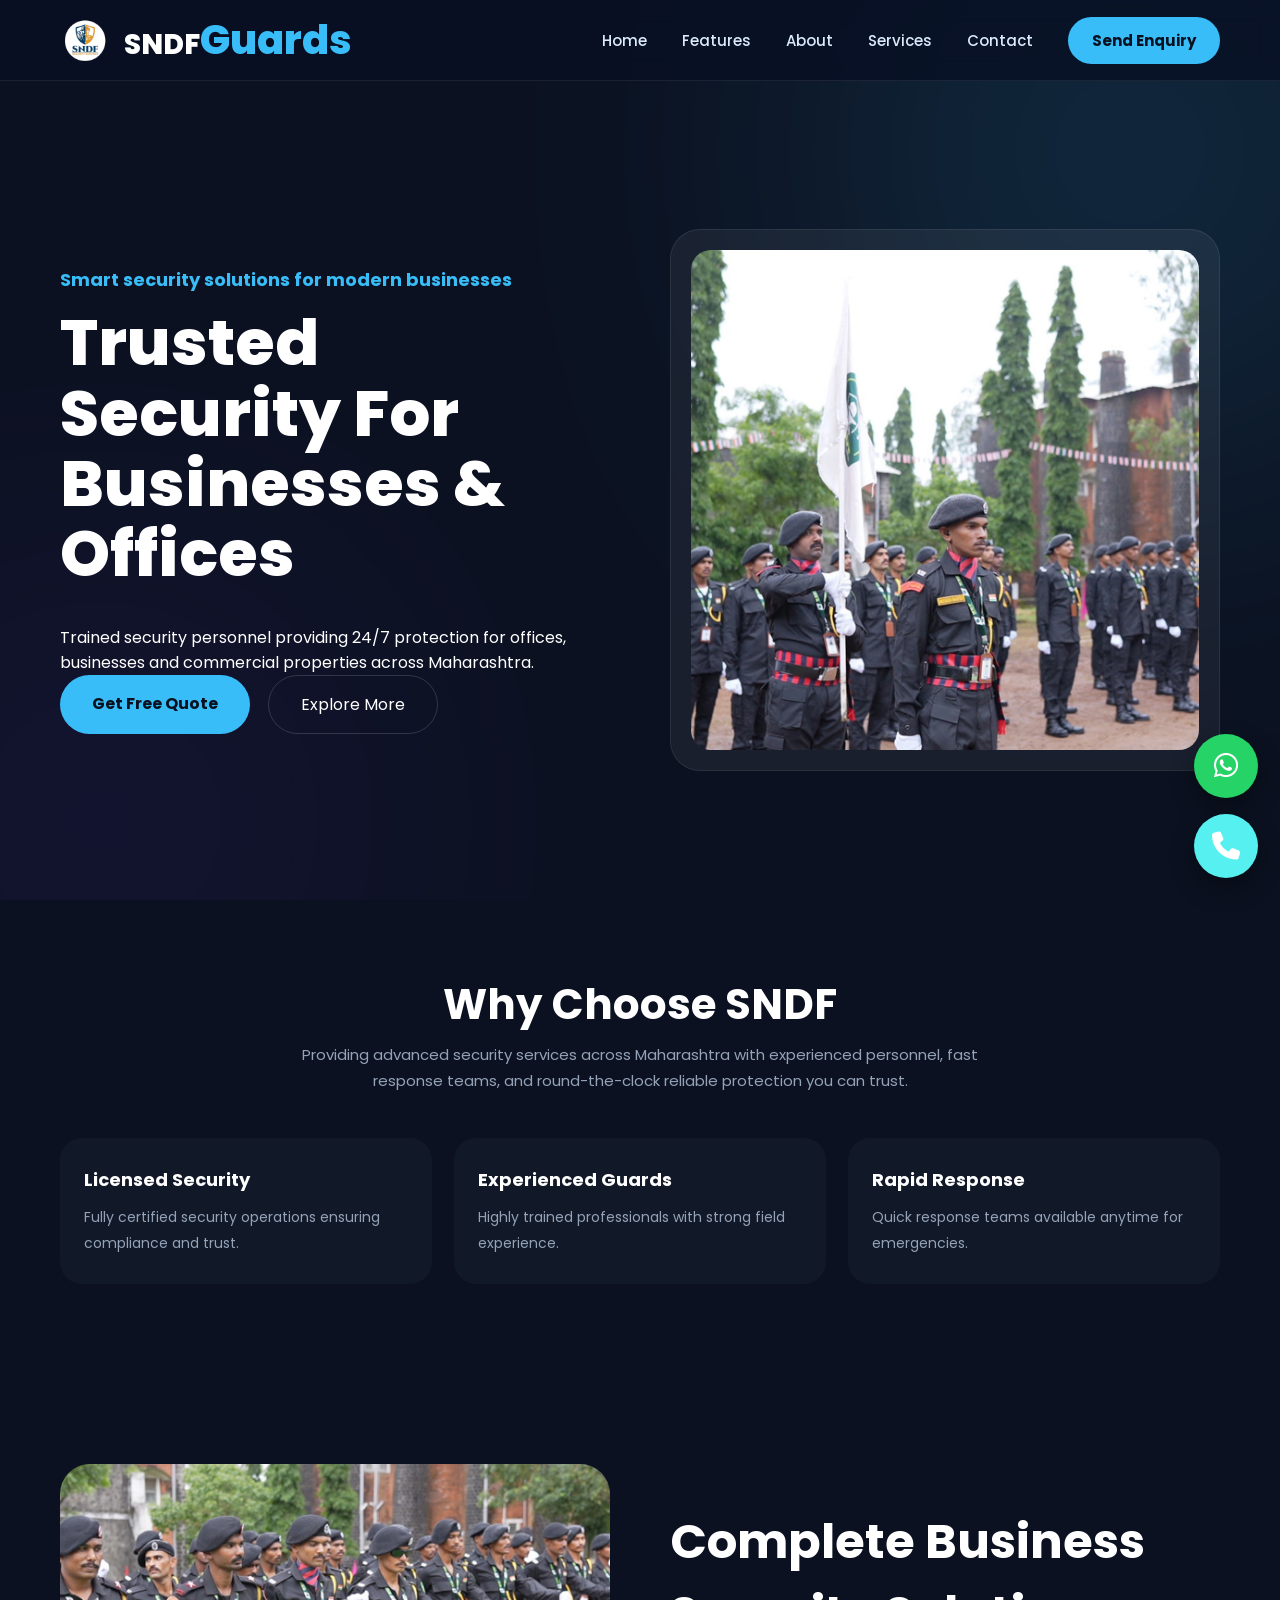
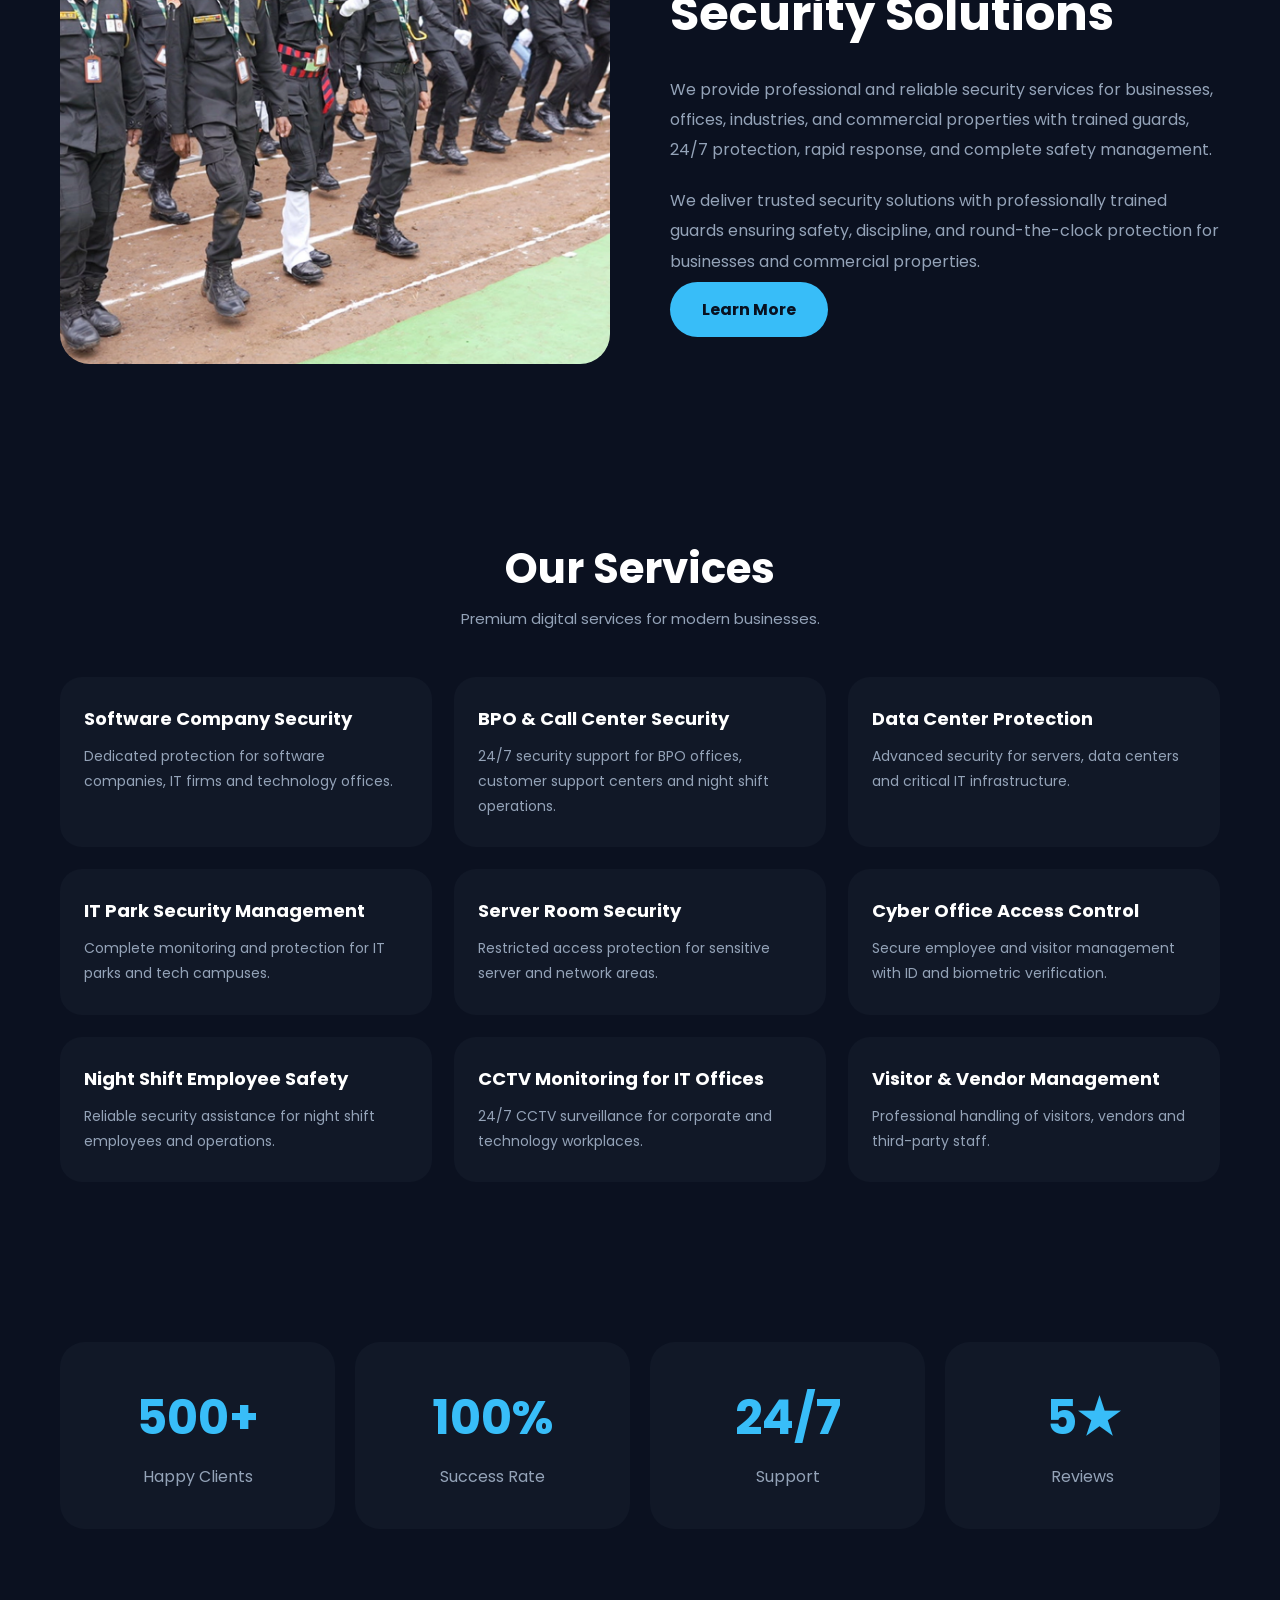
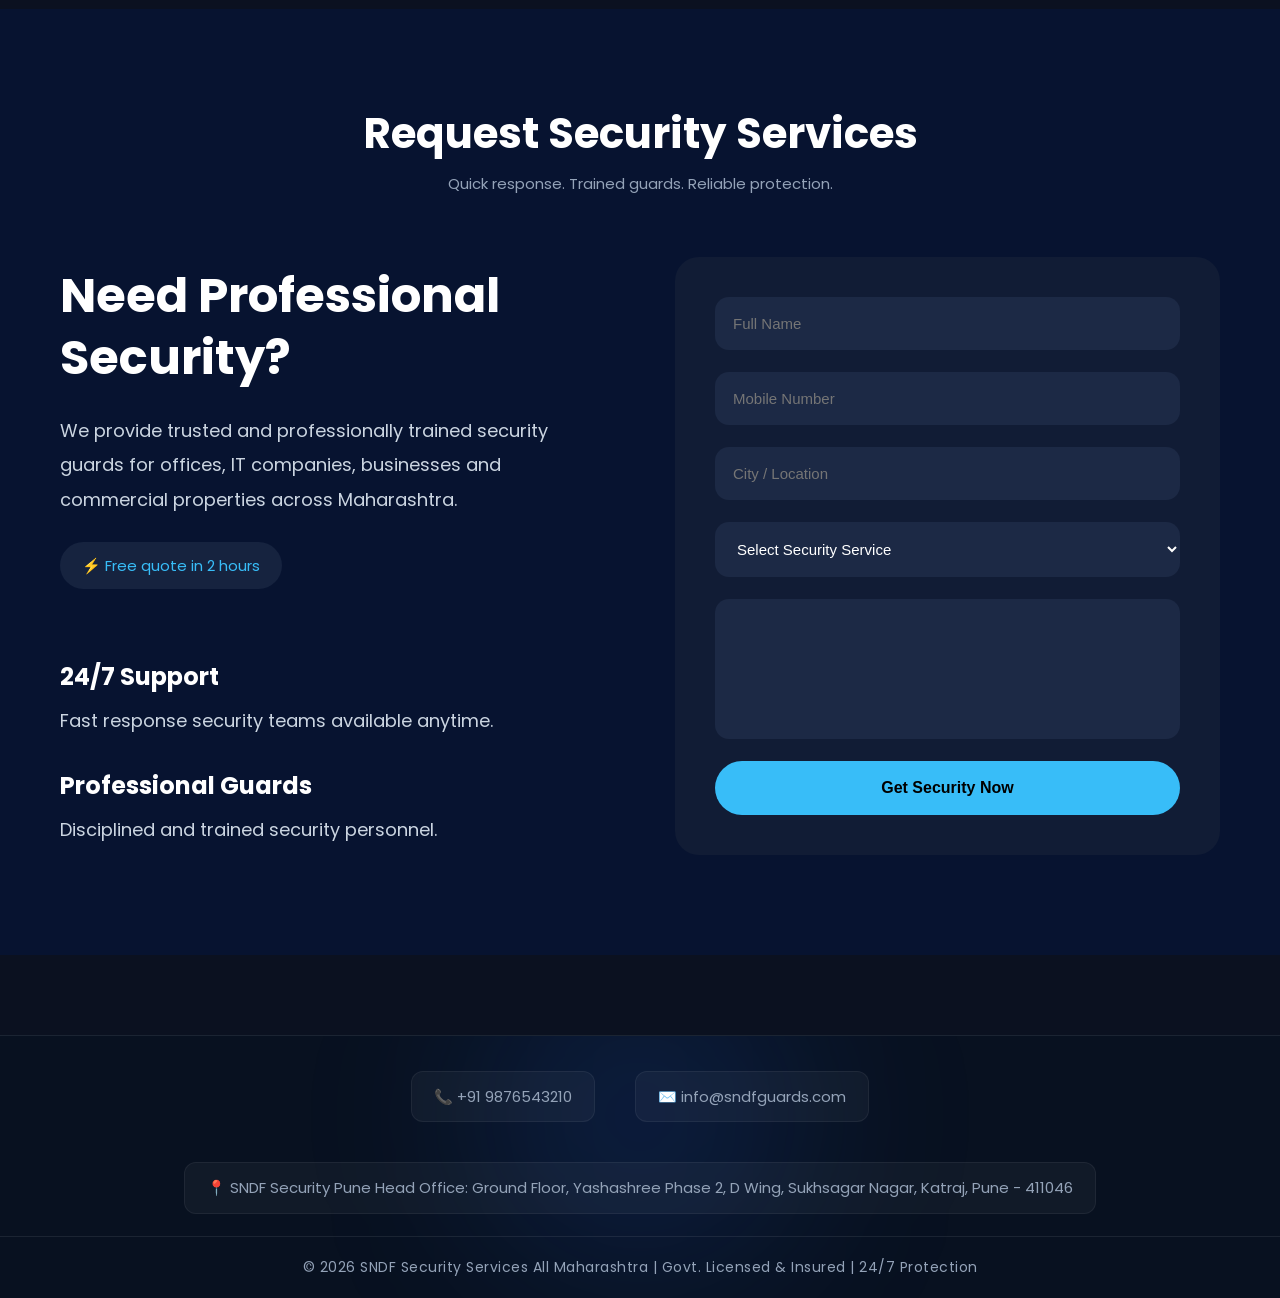
==== index.html @ 3247875a "Initial commit" ====
<!DOCTYPE html>
<html lang="en">
<head>

  <meta charset="UTF-8">
  <meta name="viewport" content="width=device-width, initial-scale=1.0">

  <title>Modern Landing Page</title>

  <!-- GOOGLE FONT -->

  <link rel="preconnect" href="https://fonts.googleapis.com">
  <link rel="preconnect" href="https://fonts.gstatic.com" crossorigin>

  <link href="https://fonts.googleapis.com/css2?family=Poppins:wght@300;400;500;600;700;800&display=swap" rel="stylesheet">

  <!-- CSS -->

  <link rel="stylesheet" href="style.css">
  
  

</head>

<body>

  <!-- NAVBAR -->

  <nav class="navbar">

  <div class="container nav-wrapper">

    <!-- LOGO -->

    <a href="#home" class="logo">

      <img src="images/Final_SNDF Logo 2.png" alt="SNDF Logo">

      <h2>
        SNDF<span>Guards</span>
      </h2>

    </a>

    <!-- NAV LINKS -->

    <div class="nav-links" id="navLinks">

      <a href="#home">Home</a>
      <a href="#features">Features</a>
      <a href="#about">About</a>
      <a href="#services">Services</a>
      <a href="#contact">Contact</a>

      <a href="#contact" class="nav-btn">
Send Enquiry
      </a>

    </div>

    

  </div>










</nav>

  <!-- HERO -->

  <section class="hero" id="home">

    <div class="container hero-wrapper">

      <div class="hero-content">

        <h4>Smart security solutions for modern businesses</h4>

        <h1>
             Trusted Security For Businesses & Offices
        </h1>

        <p>
         
        </p>
 Trained security personnel providing 24/7 protection for offices,
  businesses and commercial properties across Maharashtra.
        <div class="hero-btns">

          <a href="#contact" class="primary-btn">
            Get Free Quote
          </a>

          <a href="#services" class="secondary-btn">
            Explore More
          </a>

        </div>

      </div>

      <div class="hero-image">

        <div class="hero-card">

          <img src="images/guard6.webp" alt="">

        </div>

      </div>

    </div>

  </section>

  <!-- FEATURES -->

  <section class="features" id="features">

    <div class="container">

      <div class="section-title">

        <h2>Why Choose SNDF</h2>

        <p>
          Providing advanced security services across Maharashtra with experienced personnel, fast response teams, and round-the-clock reliable protection you can trust.
        </p>

      </div>

      <div class="feature-grid">

        <div class="feature-card">

          <div class="feature-icon">
            
          </div>

          <h3>Licensed Security
</h3>

          <p>
            Fully certified security operations ensuring compliance and trust.


          </p>

        </div>

        <div class="feature-card">

          <div class="feature-icon">
            
          </div>

          <h3>Experienced Guards</h3>

          <p>
            Highly trained professionals with strong field experience.
          </p>

        </div>

        <div class="feature-card">

          <div class="feature-icon">
            
          </div>

          <h3>Rapid Response</h3>

          <p>
           Quick response teams available anytime for emergencies.
          </p>

        </div>

      </div>

    </div>

  </section>

  <!-- ABOUT -->

  <section class="about" id="about">

    <div class="container about-wrapper">

      <div class="about-image">

        <img src="images/guard5.webp" alt="">

      </div>

      <div class="about-content">

        <h2>
            Complete Business Security Solutions
        </h2>

        <p>
          We provide professional and reliable security services for businesses, offices, industries, and commercial properties with trained guards, 24/7 protection, rapid response, and complete safety management.
        </p>

        <p>
          We deliver trusted security solutions with professionally trained guards ensuring safety, discipline, and round-the-clock protection for businesses and commercial properties.
        </p>

        <a href="#contact" class="primary-btn">
          Learn More
        </a>

      </div>

    </div>

  </section>

  <!-- SERVICES -->

  <section class="features" id="services">

    <div class="container">

      <div class="section-title">

        <h2>Our Services</h2>

        <p>
          Premium digital services for modern businesses.
        </p>

      </div>

      <div class="feature-grid">

        <div class="feature-card">

          <div class="feature-icon">
            
          </div>

          <h3>Software Company Security</h3>

          <p>
          Dedicated protection for software companies, IT firms and technology offices.
          </p>

        </div>

        <div class="feature-card">

          <div class="feature-icon">
            
          </div>

          <h3>BPO & Call Center Security</h3>

          <p>
           24/7 security support for BPO offices, customer support centers and night shift operations.
          </p>

        </div>
        <div class="feature-card">

          <div class="feature-icon">
            
          </div>

          <h3>Data Center Protection</h3>

          <p>
            Advanced security for servers, data centers and critical IT infrastructure.
          </p>

        </div>
        <div class="feature-card">

          <div class="feature-icon">
            
          </div>

          <h3>IT Park Security Management</h3>

          <p>
            Complete monitoring and protection for IT parks and tech campuses.
          </p>

        </div>
        <div class="feature-card">

          <div class="feature-icon">
            
          </div>

          <h3>Server Room Security</h3>

          <p>
            Restricted access protection for sensitive server and network areas.
          </p>

        </div>
        <div class="feature-card">

          <div class="feature-icon">
            
          </div>

          <h3>Cyber Office Access Control</h3>

          <p>
            Secure employee and visitor management with ID and biometric verification.


          </p>

        </div>
        <div class="feature-card">

          <div class="feature-icon">
            
          </div>

          <h3>Night Shift Employee Safety</h3>

          <p>
            Reliable security assistance for night shift employees and operations.


          </p>

        </div>
        <div class="feature-card">

          <div class="feature-icon">
            
          </div>

          <h3>CCTV Monitoring for IT Offices</h3>

          <p>
            24/7 CCTV surveillance for corporate and technology workplaces.
          </p>

        </div>

        <div class="feature-card">

          <div class="feature-icon">
            
          </div>

          <h3>Visitor & Vendor Management</h3>

          <p>
            Professional handling of visitors, vendors and third-party staff.
          </p>

        </div>

      </div>

    </div>

  </section>

  <!-- STATS -->

  <section class="stats">

    <div class="container">

      <div class="stats-wrapper">

        <div class="stat-box">
          <h3>500+</h3>
          <p>Happy Clients</p>
        </div>

        <div class="stat-box">
          <h3>100%</h3>
          <p>Success Rate</p>
        </div>

        <div class="stat-box">
          <h3>24/7</h3>
          <p>Support</p>
        </div>

        <div class="stat-box">
          <h3>5★</h3>
          <p>Reviews</p>
        </div>

      </div>

    </div>

  </section>

  <!-- CONTACT -->

 <!-- CONTACT -->

<section class="contact" id="contact">

  <div class="container">

    <div class="section-title">

      <h2>Request Security Services</h2>

      <p>
        Quick response. Trained guards. Reliable protection.
      </p>

    </div>

    <div class="contact-wrapper">

      <!-- LEFT INFO -->

      <div class="contact-info">

        <h3>Need Professional Security?</h3>

        <p>
          We provide trusted and professionally trained security guards for offices, IT companies, businesses and commercial properties across Maharashtra.
        </p>

        <div class="contact-tag">
          ⚡ Free quote in 2 hours
        </div>

        <div class="info-box">
          <strong>24/7 Support</strong>
          <p>Fast response security teams available anytime.</p>
        </div>

        <div class="info-box">
          <strong>Professional Guards</strong>
          <p>Disciplined and trained security personnel.</p>
        </div>

      </div>




      
      <!-- FORM -->

     <form 
  class="contact-form" 
  id="contactForm"
  action="https://formsubmit.co/YOURMAIL@gmail.com"
  method="POST"
>

  <!-- Disable Captcha -->
  <input type="hidden" name="_captcha" value="false">

  <!-- Email Subject -->
  <input type="hidden" name="_subject" value="New Security Enquiry">

  <!-- Redirect After Submit -->
  <input type="hidden" name="_next" value="thankyou.html">

  <!-- NAME -->
  <input 
    type="text"
    id="name"
    name="name"
    placeholder="Full Name"
    required
  >

  <!-- MOBILE -->
  <input 
    type="text"
    id="mobile"
    name="mobile"
    placeholder="Mobile Number"
    maxlength="10"
    required
  >

  <!-- CITY -->
  <input 
    type="text"
    id="city"
    name="city"
    placeholder="City / Location"
    required
  >

  <!-- SERVICE -->
  <select id="service" name="service" required>

    <option value="">Select Security Service</option>

    <option>Office Security</option>
    <option>IT Company Security</option>
    <option>BPO Security</option>
    <option>Industrial Security</option>
    <option>Event Security</option>

  </select>

  <!-- OPTIONAL -->
  <textarea
    id="requirements"
    name="requirements"
    rows="5"
    placeholder="Your Requirements (Optional)">
  </textarea>

  <button type="submit" class="primary-btn">
    Get Security Now
  </button>

</form>
      </div>

  </div>

</section>

<!-- FOOTER -->

<footer class="main-footer">

  <div class="footer-content">


    <p>📞 +91 9876543210</p>

    <p>✉️ info@sndfguards.com</p>
        <p>📍 SNDF Security Pune Head Office: Ground Floor, Yashashree Phase 2, D Wing, Sukhsagar Nagar, Katraj, Pune - 411046</p>


  </div>

  <div class="footer-bottom">
   © 2026 SNDF Security Services All Maharashtra | Govt. Licensed & Insured | 24/7 Protection
  </div>

</footer>

  <!-- JS -->

  <script src="script.js"></script>


  <!-- RIGHT SIDE CTA -->

<div class="fixed-cta">

  <!-- WhatsApp -->

  <a href="https://wa.me/919999999999"
     target="_blank"
     class="fixed-whatsapp">

    <i class="fa-brands fa-whatsapp"></i>

  </a>

  <!-- Call -->

  <a href="tel:+919999999999"
     class="fixed-call">

    <i class="fa-solid fa-phone"></i>

  </a>

</div>

<!-- FONT AWESOME -->

<link rel="stylesheet"
href="https://cdnjs.cloudflare.com/ajax/libs/font-awesome/6.5.1/css/all.min.css">




<script>

const form = document.getElementById("contactForm");

const nameInput = document.getElementById("name");
const mobileInput = document.getElementById("mobile");


// NAME VALIDATION

nameInput.addEventListener("input", function(){

  this.value = this.value.replace(/[^A-Za-z\s]/g, "");

});


// MOBILE VALIDATION

mobileInput.addEventListener("input", function(){

  this.value = this.value.replace(/[^0-9]/g, "");

  if(this.value.length > 10){

    this.value = this.value.slice(0,10);

  }

});


// FORM SUBMIT

form.addEventListener("submit", function(e){

  const name = nameInput.value.trim();
  const mobile = mobileInput.value.trim();

  // NAME CHECK

  if(!/^[A-Za-z\s]+$/.test(name)){

    alert("Name should contain only letters");
    e.preventDefault();
    return;

  }

  // MOBILE CHECK

  if(!/^[0-9]{10}$/.test(mobile)){

    alert("Mobile number must be 10 digits");
    e.preventDefault();
    return;

  }

});

</script>






</body>
</html>
---- style.css ----
*{
  margin:0;
  padding:0;
  box-sizing:border-box;
}

html{
  scroll-behavior:smooth;
}

body{
  font-family:'Poppins',sans-serif;
  background:#0b1120;
  color:#fff;
  overflow-x:hidden;
}

img{
  width:100%;
  display:block;
}

a{
  text-decoration:none;
}

.container{
  width:100%;
  max-width:1200px;
  margin:auto;
  padding:0 20px;
}

/* NAVBAR */

.navbar{
  width:100%;
  position:fixed;
  top:0;
  left:0;
  z-index:999;
  background:rgba(8,15,35,0.8);
  backdrop-filter:blur(12px);
  border-bottom:1px solid rgba(255,255,255,0.08);
}

.nav-wrapper{
  height:80px;
  display:flex;
  align-items:center;
  justify-content:space-between;
}

.logo{
  font-size:30px;
  font-weight:800;
  
}

.logo span{
  color:#38bdf8;
  font-size: 40px;
}

.nav-links{
  display:flex;
  gap:35px;
  align-items:center;
}

.nav-links a{
  color:#dbeafe;
  font-size:15px;
  transition:0.3s;
  font-weight:500;
}

.nav-links a:hover{
  color:#38bdf8;
}

.nav-btn{
  background:#38bdf8;
  color:#081120 !important;
  padding:12px 24px;
  border-radius:50px;
  font-weight:700 !important;
}

.menu-btn{
  display:none;
  font-size:32px;
  cursor:pointer;
}

/* HERO */

.hero{
  min-height:100vh;
  display:flex;
  align-items:center;
  position:relative;
  overflow:hidden;
  padding-top:100px;
}

.hero::before{
  content:"";
  position:absolute;
  width:500px;
  height:500px;
  background:#38bdf8;
  filter:blur(180px);
  opacity:0.25;
  top:-100px;
  right:-100px;
  border-radius:50%;
}

.hero::after{
  content:"";
  position:absolute;
  width:400px;
  height:400px;
  background:#7c3aed;
  filter:blur(180px);
  opacity:0.2;
  bottom:-120px;
  left:-100px;
  border-radius:50%;
}

.hero-wrapper{
  display:grid;
  grid-template-columns:1fr 1fr;
  gap:60px;
  align-items:center;
  position:relative;
  z-index:2;
}

.hero-content h4{
  color:#38bdf8;
  margin-bottom:15px;
  font-size:18px;
}

.hero-content h1{
  font-size:64px;
  line-height:1.1;
  margin-bottom:25px;
  font-weight:800;
}

.hero-content p{
  color:#cbd5e1;
  font-size:17px;
  line-height:1.8;
  margin-bottom:35px;
}

.hero-btns{
  display:flex;
  gap:18px;
  flex-wrap:wrap;
}

.primary-btn{
  background:#38bdf8;
  color:#081120;
  padding:16px 32px;
  border-radius:60px;
  font-weight:700;
  transition:0.3s;
}

.primary-btn:hover{
  transform:translateY(-3px);
}

.secondary-btn{
  border:1px solid rgba(255,255,255,0.15);
  color:#fff;
  padding:16px 32px;
  border-radius:60px;
}

.hero-card{
  background:rgba(255,255,255,0.06);
  border:1px solid rgba(255,255,255,0.08);
  border-radius:30px;
  padding:20px;
}

.hero-card img{
  border-radius:20px;
  height:500px;
  object-fit:cover;
}

/* FEATURES */

.features{
  padding:100px 0;
}

.section-title{
  text-align:center;
  margin-bottom:70px;
}

.section-title h2{
  font-size:44px;
  margin-bottom:15px;
}

.section-title p{
  color:#94a3b8;
  max-width:700px;
  margin:auto;
}

.feature-grid{
  display:grid;
  grid-template-columns:repeat(3,1fr);
  gap:25px;
}

.feature-card{
  background:#111827;
  padding:35px;
  border-radius:25px;
  transition:0.3s;
}

.feature-card:hover{
  transform:translateY(-10px);
}


.feature-card h3{
  margin-bottom:15px;
  font-size:24px;
}

.feature-card p{
  color:#94a3b8;
  line-height:1.8;
}

/* ABOUT */

.about{
  padding:100px 0;
}

.about-wrapper{
  display:grid;
  grid-template-columns:1fr 1fr;
  gap:60px;
  align-items:center;
}

.about-image img{
  border-radius:30px;
  height:500px;
  object-fit:cover;
}

.about-content h2{
  font-size:48px;
  margin-bottom:25px;
}

.about-content p{
  color:#94a3b8;
  line-height:1.9;
  margin-bottom:20px;
}

/* STATS */

.stats{
  padding:80px 0;
}

.stats-wrapper{
  display:grid;
  grid-template-columns:repeat(4,1fr);
  gap:20px;
}

.stat-box{
  background:#111827;
  padding:40px 25px;
  border-radius:25px;
  text-align:center;
}

.stat-box h3{
  font-size:48px;
  color:#38bdf8;
  margin-bottom:10px;
}

.stat-box p{
  color:#94a3b8;
}

/* CTA */

.cta{
  padding:100px 0;
}

.cta-box{
  background:linear-gradient(135deg,#0ea5e9,#7c3aed);
  padding:70px 40px;
  border-radius:35px;
  text-align:center;
}

.cta-box h2{
  font-size:52px;
  margin-bottom:20px;
}

.cta-box p{
  max-width:700px;
  margin:auto;
  line-height:1.8;
  margin-bottom:35px;
}



/* RESPONSIVE */

@media(max-width:992px){

  .hero-wrapper,
  .about-wrapper{
    grid-template-columns:1fr;
  }

  .hero-content{
    text-align:center;
  }

  .hero-btns{
    justify-content:center;
  }

  .feature-grid{
    grid-template-columns:repeat(2,1fr);
  }

  .stats-wrapper{
    grid-template-columns:repeat(2,1fr);
  }

  .hero-content h1{
    font-size:52px;
  }

}

@media(max-width:768px){

  .menu-btn{
    display:block;
  }

  .nav-links{
    position:absolute;
    top:80px;
    left:0;
    width:100%;
    background:#081120;
    flex-direction:column;
    padding:30px 0;
    display:none;
  }

  .nav-links.active{
    display:flex;
  }

  .feature-grid{
    grid-template-columns:1fr;
  }

  .stats-wrapper{
    grid-template-columns:1fr;
  }

  .hero-content h1{
    font-size:42px;
  }

  .section-title h2,
  .about-content h2,
  .cta-box h2{
    font-size:34px;
  }

}

@media(max-width:480px){

  .hero-content h1{
    font-size:34px;
  }

  .hero-content p{
    font-size:15px;
  }

  .primary-btn,
  .secondary-btn{
    width:100%;
    text-align:center;
  }

  .cta-box{
    padding:50px 20px;
  }

  .cta-box h2{
    font-size:28px;
  }

}

/* logo */
/* LOGO */

.logo{
  display:flex;
  align-items:center;
  gap:12px;
}

.logo img{
  width:52px;
  height:52px;
  object-fit:contain;
}

.logo h2{
  color:#fff;
  font-size:28px;
  font-weight:800;
  margin:0;
}

.logo span{
  color:#38bdf8;
}

@media(max-width:480px){

  .logo img{
    width:42px;
    height:42px;
  }

  .logo h2{
    font-size:22px;
  }

}

/* CONTACT */

.contact{
  padding: 100px 0;
  background: #0f172a;
}

.contact-wrapper{
  display: grid;
  grid-template-columns: 1fr 1fr;
  gap: 50px;
  margin-top: 50px;
  align-items: center;
}

.contact-info h3{
  font-size: 34px;
  color: #fff;
  margin-bottom: 20px;
}

.contact-info p{
  color: #cbd5e1;
  line-height: 1.8;
}

.contact-tag{
  display: inline-block;
  margin-top: 20px;
  margin-bottom: 30px;
  padding: 10px 18px;
  border-radius: 30px;
  background: #1e293b;
  color: #38bdf8;
  font-size: 14px;
}

.info-box{
  margin-top: 25px;
}

.info-box strong{
  color: #fff;
  display: block;
  margin-bottom: 8px;
}

.contact-form{
  display: flex;
  flex-direction: column;
  gap: 20px;
  background: #111827;
  padding: 40px;
  border-radius: 20px;
}

.contact-form input,
.contact-form select,
.contact-form textarea{
  width: 100%;
  padding: 16px;
  border: none;
  outline: none;
  border-radius: 12px;
  background: #1e293b;
  color: #fff;
  font-size: 15px;
}

.contact-form textarea{
  resize: none;
}

.contact-form button{
  border: none;
  cursor: pointer;
}

@media(max-width:768px){

  .contact-wrapper{
    grid-template-columns: 1fr;
  }

  .contact-form{
    padding: 25px;
  }

}
/* MOBILE RESPONSIVE */

@media (max-width: 768px) {

  .contact{
    padding: 70px 20px;
  }

  .section-title h2{
    font-size: 34px;
    line-height: 1.3;
    text-align: center;
  }

  .section-title p{
    text-align: center;
    font-size: 15px;
    line-height: 1.7;
  }

  .contact-wrapper{
    grid-template-columns: 1fr;
    gap: 40px;
    margin-top: 40px;
  }

  .contact-info{
    text-align: center;
  }

  .contact-info h3{
    font-size: 30px;
    line-height: 1.4;
  }

  .contact-info p{
    font-size: 15px;
    line-height: 1.8;
  }

  .contact-tag{
    margin: 20px auto;
  }

  .info-box{
    margin-top: 20px;
  }

  .contact-form{
    width: 100%;
    padding: 25px 20px;
    border-radius: 18px;
  }

  .contact-form input,
  .contact-form select,
  .contact-form textarea{
    font-size: 14px;
    padding: 15px;
  }

  .contact-form textarea{
    height: 130px;
  }

  .contact-form button{
    width: 100%;
    padding: 15px;
    font-size: 15px;
  }

}
/* CONTACT SECTION */

.contact{
  padding: 100px 20px;
  background: #071330;
}

.contact-wrapper{
  display: grid;
  grid-template-columns: 1fr 1fr;
  gap: 70px;
  align-items: center;
  margin-top: 60px;
}

.contact-info h3{
  font-size: 48px;
  line-height: 1.3;
  color: #fff;
  margin-bottom: 25px;
}

.contact-info p{
  color: #cbd5e1;
  font-size: 18px;
  line-height: 1.9;
}

.contact-tag{
  display: inline-block;
  margin: 25px 0 40px;
  padding: 12px 22px;
  border-radius: 40px;
  background: #16233f;
  color: #38bdf8;
  font-size: 15px;
}

.info-box{
  margin-top: 30px;
}

.info-box strong{
  display: block;
  color: #fff;
  font-size: 24px;
  margin-bottom: 10px;
}

.contact-form{
  background: #111c35;
  padding: 40px;
  border-radius: 24px;
  display: flex;
  flex-direction: column;
  gap: 22px;
  width: 100%;
}

.contact-form input,
.contact-form select,
.contact-form textarea{
  width: 100%;
  padding: 18px;
  border: none;
  outline: none;
  border-radius: 14px;
  background: #1c2945;
  color: #fff;
  font-size: 15px;
}

.contact-form textarea{
  resize: none;
  height: 140px;
}

.contact-form button{
  width: 100%;
  padding: 18px;
  border: none;
  border-radius: 40px;
  background: #38bdf8;
  color: #000;
  font-size: 16px;
  font-weight: 600;
  cursor: pointer;
  transition: 0.3s;
}

.contact-form button:hover{
  transform: translateY(-2px);
}

/* TABLET */

@media (max-width: 992px){

  .contact-wrapper{
    gap: 40px;
  }

  .contact-info h3{
    font-size: 38px;
  }

}

/* MOBILE */

@media (max-width: 768px){

  .contact{
    padding: 70px 20px;
  }

  .contact-wrapper{
    grid-template-columns: 1fr;
    gap: 45px;
  }

  .contact-info{
    text-align: center;
  }

  .contact-info h3{
    font-size: 32px;
  }

  .contact-info p{
    font-size: 15px;
  }

  .contact-tag{
    margin: 20px auto 30px;
  }

  .info-box strong{
    font-size: 20px;
  }

  .contact-form{
    padding: 25px 20px;
  }

  .contact-form input,
  .contact-form select,
  .contact-form textarea{
    padding: 15px;
    font-size: 14px;
  }

  .contact-form button{
    padding: 16px;
    font-size: 15px;
  }

}/* =========================================
   FINAL SERVICES + MOBILE + CTA FIX
========================================= */

/* SERVICES SECTION */

.features{
  padding:80px 0;
}

.section-title{
  text-align:center;
  margin-bottom:45px;
}

.section-title h2{
  font-size:42px;
  line-height:1.2;
  margin-bottom:12px;
}

.section-title p{
  font-size:15px;
  color:#94a3b8;
  line-height:1.7;
}

/* SERVICES GRID */

.feature-grid{
  display:grid;
  grid-template-columns:repeat(3,1fr);
  gap:22px;
}

/* CARD */

.feature-card{
  background:#111827;
  padding:28px 24px;
  border-radius:22px;
  transition:0.3s ease;
}

.feature-card:hover{
  transform:translateY(-5px);
}

/* DESKTOP TEXT FIX */

.feature-card h3{
  font-size:18px; /* reduced */
  line-height:1.5;
  margin-bottom:12px;
  font-weight:700;
}

.feature-card p{
  font-size:14px;
  line-height:1.8;
  color:#94a3b8;
}

/* =========================================
   TABLET
========================================= */

@media(max-width:992px){

  .feature-grid{
    grid-template-columns:repeat(2,1fr);
  }

  .feature-card h3{
    font-size:18px;
  }

}

/* =========================================
   MOBILE FIX
========================================= */

@media(max-width:768px){

  /* reduce section spacing */

  .features,
  .about,
  .stats,
  .contact{
    padding:60px 0 !important;
  }

  .section-title{
    margin-bottom:30px;
  }

  .section-title h2{
    font-size:32px;
  }

  .section-title p{
    font-size:14px;
  }

  /* services cards */

  .feature-grid{
    grid-template-columns:1fr;
    gap:16px;
  }

  .feature-card{
    padding:20px 16px;
    border-radius:18px;
  }

  .feature-card h3{
    font-size:19px;
    line-height:1.4;
    margin-bottom:8px;
  }

  .feature-card p{
    font-size:13px;
    line-height:1.7;
  }

  /* hero spacing */

  .hero{
    min-height:auto;
    padding-top:120px;
    padding-bottom:60px;
  }

  .hero-wrapper{
    gap:35px;
  }

  .hero-content h1{
    font-size:34px;
    line-height:1.2;
  }

  .hero-content p{
    font-size:14px;
  }

  .hero-card img{
    height:320px;
  }

}
/* =================================
   RIGHT SIDE BOTTOM CTA
================================= */

.fixed-cta{
  position: fixed;
  right: 22px;
  bottom: 22px;

  display: flex;
  flex-direction: column;
  gap: 16px;

  z-index: 999999;
}

/* BUTTON */

.fixed-cta a{
  width: 64px;
  height: 64px;

  border-radius: 50%;

  display: flex;
  align-items: center;
  justify-content: center;

  text-decoration: none;

  color: #fff;
  font-size: 28px;

  box-shadow: 0 10px 25px rgba(0,0,0,0.35);

  transition: 0.3s ease;
}

/* HOVER */

.fixed-cta a:hover{
  transform: scale(1.08);
}

/* WHATSAPP */

.fixed-whatsapp{
  background: #25D366;
}

/* CALL */

.fixed-call{
  background: #57f0f0;
}

/* MOBILE */

@media(max-width:768px){

  .fixed-cta{
    right: 14px;
    bottom: 16px;
    gap: 12px;
  }

  .fixed-cta a{
    width: 56px;
    height: 56px;
    font-size: 24px;
  }

}
/* =========================
   FULL WIDTH FOOTER FIX
========================= */

.main-footer{
  width: 100%;
  background: #081120;

  padding: 35px 0 20px;

  margin-top: 80px;

  border-top: 1px solid rgba(255,255,255,0.08);
}

/* REMOVE BOX LOOK */

.main-footer .footer-content{
  width: 100%;

  display: flex;
  justify-content: center;
  align-items: center;
  flex-wrap: wrap;

  gap: 40px;

  padding-bottom: 22px;
}

/* TEXT */

.main-footer .footer-content p{
  color: #94a3b8;
  font-size: 15px;
}

/* BOTTOM */

.main-footer .footer-bottom{
  width: 100%;

  text-align: center;

  padding-top: 20px;

  border-top: 1px solid rgba(255,255,255,0.08);

  color: #94a3b8;
  font-size: 14px;
}

/* MOBILE */

@media(max-width:768px){

  .main-footer .footer-content{
    flex-direction: column;
    gap: 14px;
    text-align: center;
  }

}

/* =========================
   FOOTER FIX
========================= */

footer{
  width: 100%;
  background: linear-gradient(135deg,#081120,#0f172a);

  padding: 45px 20px 20px;

  margin-top: 80px;

  border-top: 1px solid rgba(255,255,255,0.08);

  position: relative;
  overflow: hidden;
}

/* TOP GLOW */

footer::before{
  content: "";

  position: absolute;

  top: -80px;
  left: 50%;

  transform: translateX(-50%);

  width: 320px;
  height: 320px;

  background: rgba(37,99,235,0.15);

  filter: blur(90px);

  border-radius: 50%;
}

/* FOOTER CONTENT */

.footer-content{
  width: 100%;
  max-width: 1200px;

  margin: auto;

  display: flex;
  justify-content: center;
  align-items: center;
  flex-wrap: wrap;

  gap: 35px;

  padding-bottom: 25px;

  position: relative;
  z-index: 2;
}

/* INFO BOX */

.footer-content p{
  color: #cbd5e1;

  font-size: 15px;

  line-height: 1.7;

  background: rgba(255,255,255,0.04);

  padding: 12px 22px;

  border-radius: 12px;

  border: 1px solid rgba(255,255,255,0.06);

  transition: 0.3s ease;
}

/* HOVER */

.footer-content p:hover{
  transform: translateY(-4px);

  background: rgba(255,255,255,0.08);
}

/* COPYRIGHT */

.footer-bottom{
  width: 100%;

  text-align: center;

  padding-top: 22px;

  border-top: 1px solid rgba(255,255,255,0.08);

  color: #94a3b8;

  font-size: 14px;

  letter-spacing: 0.5px;

  position: relative;
  z-index: 2;
}

/* =========================
   TABLET
========================= */

@media(max-width:992px){

  .footer-content{
    gap: 22px;
  }

}

/* =========================
   MOBILE
========================= */

@media(max-width:768px){

  footer{
    padding: 35px 16px 18px;
  }

  .footer-content{
    flex-direction: column;

    gap: 14px;

    text-align: center;
  }

  .footer-content p{
    width: 100%;

    font-size: 14px;

    padding: 12px 16px;
  }

  .footer-bottom{
    font-size: 13px;

    padding-top: 18px;
  }

}
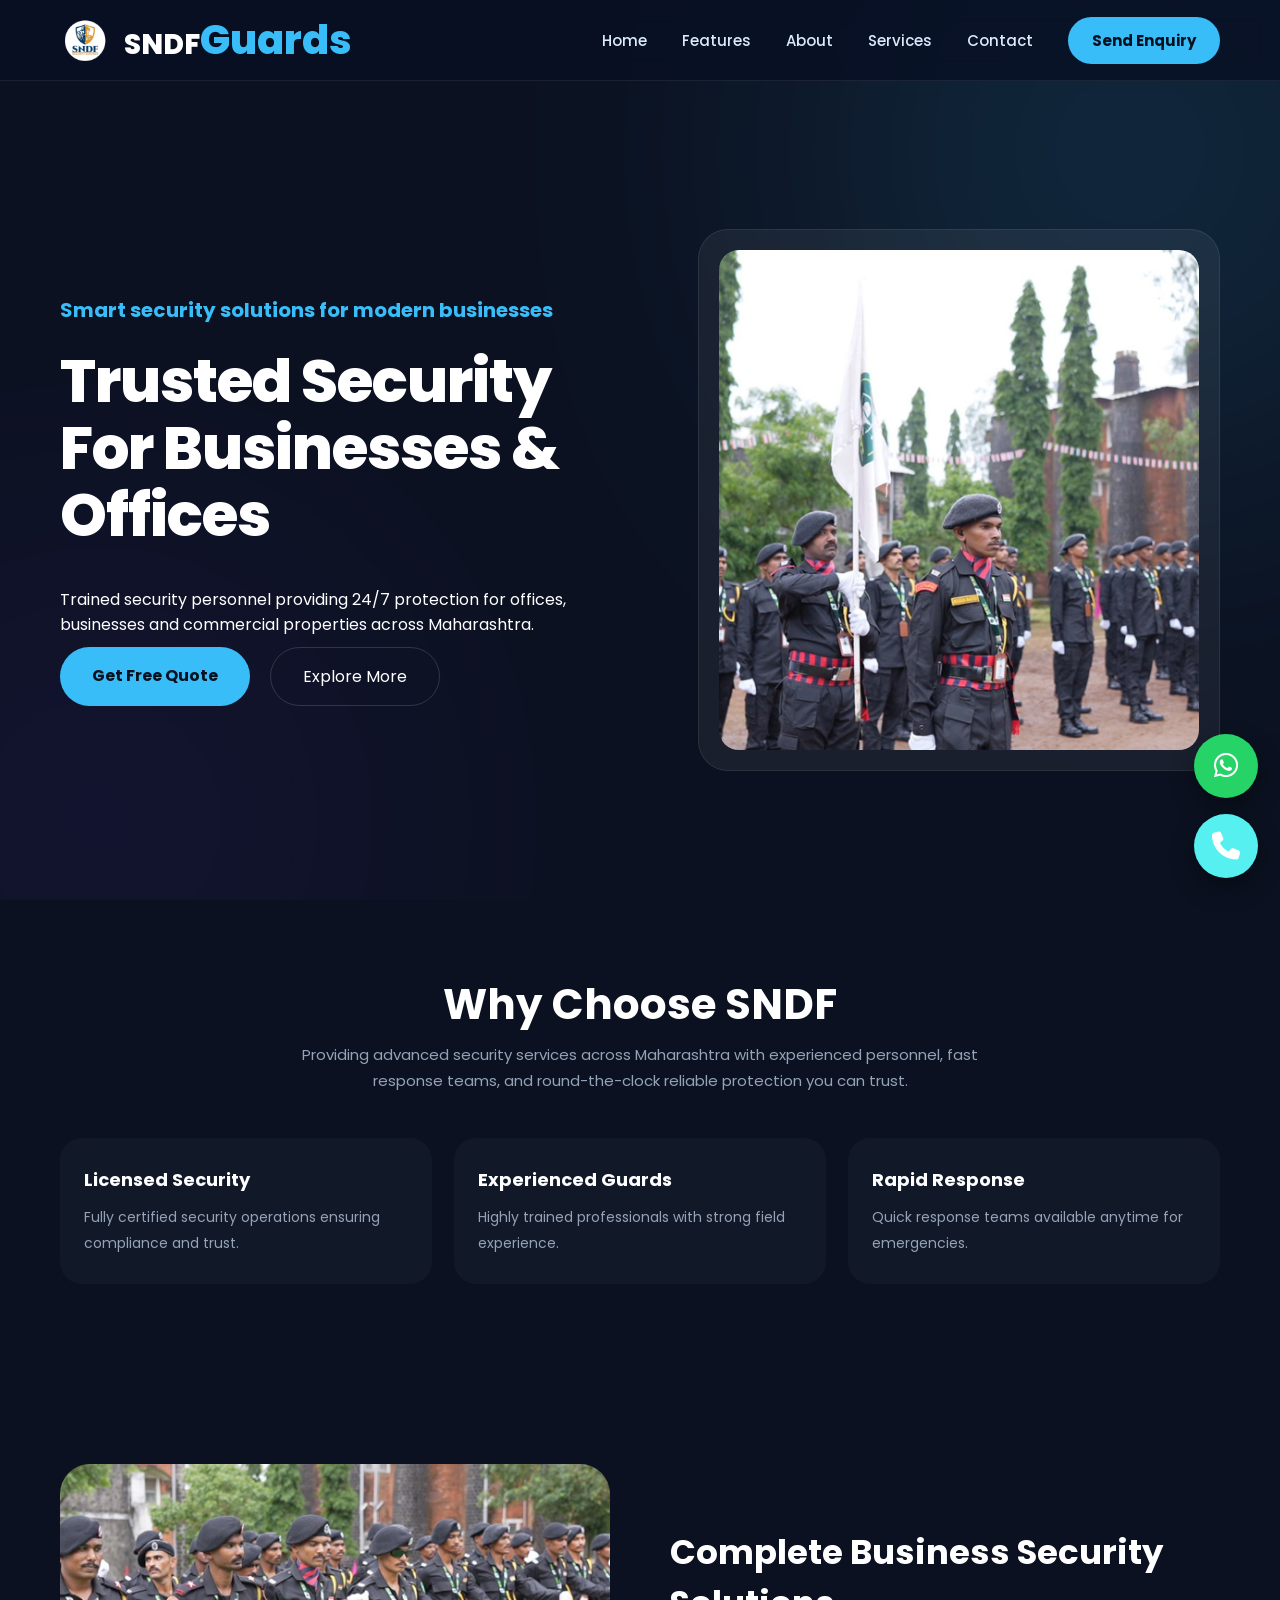
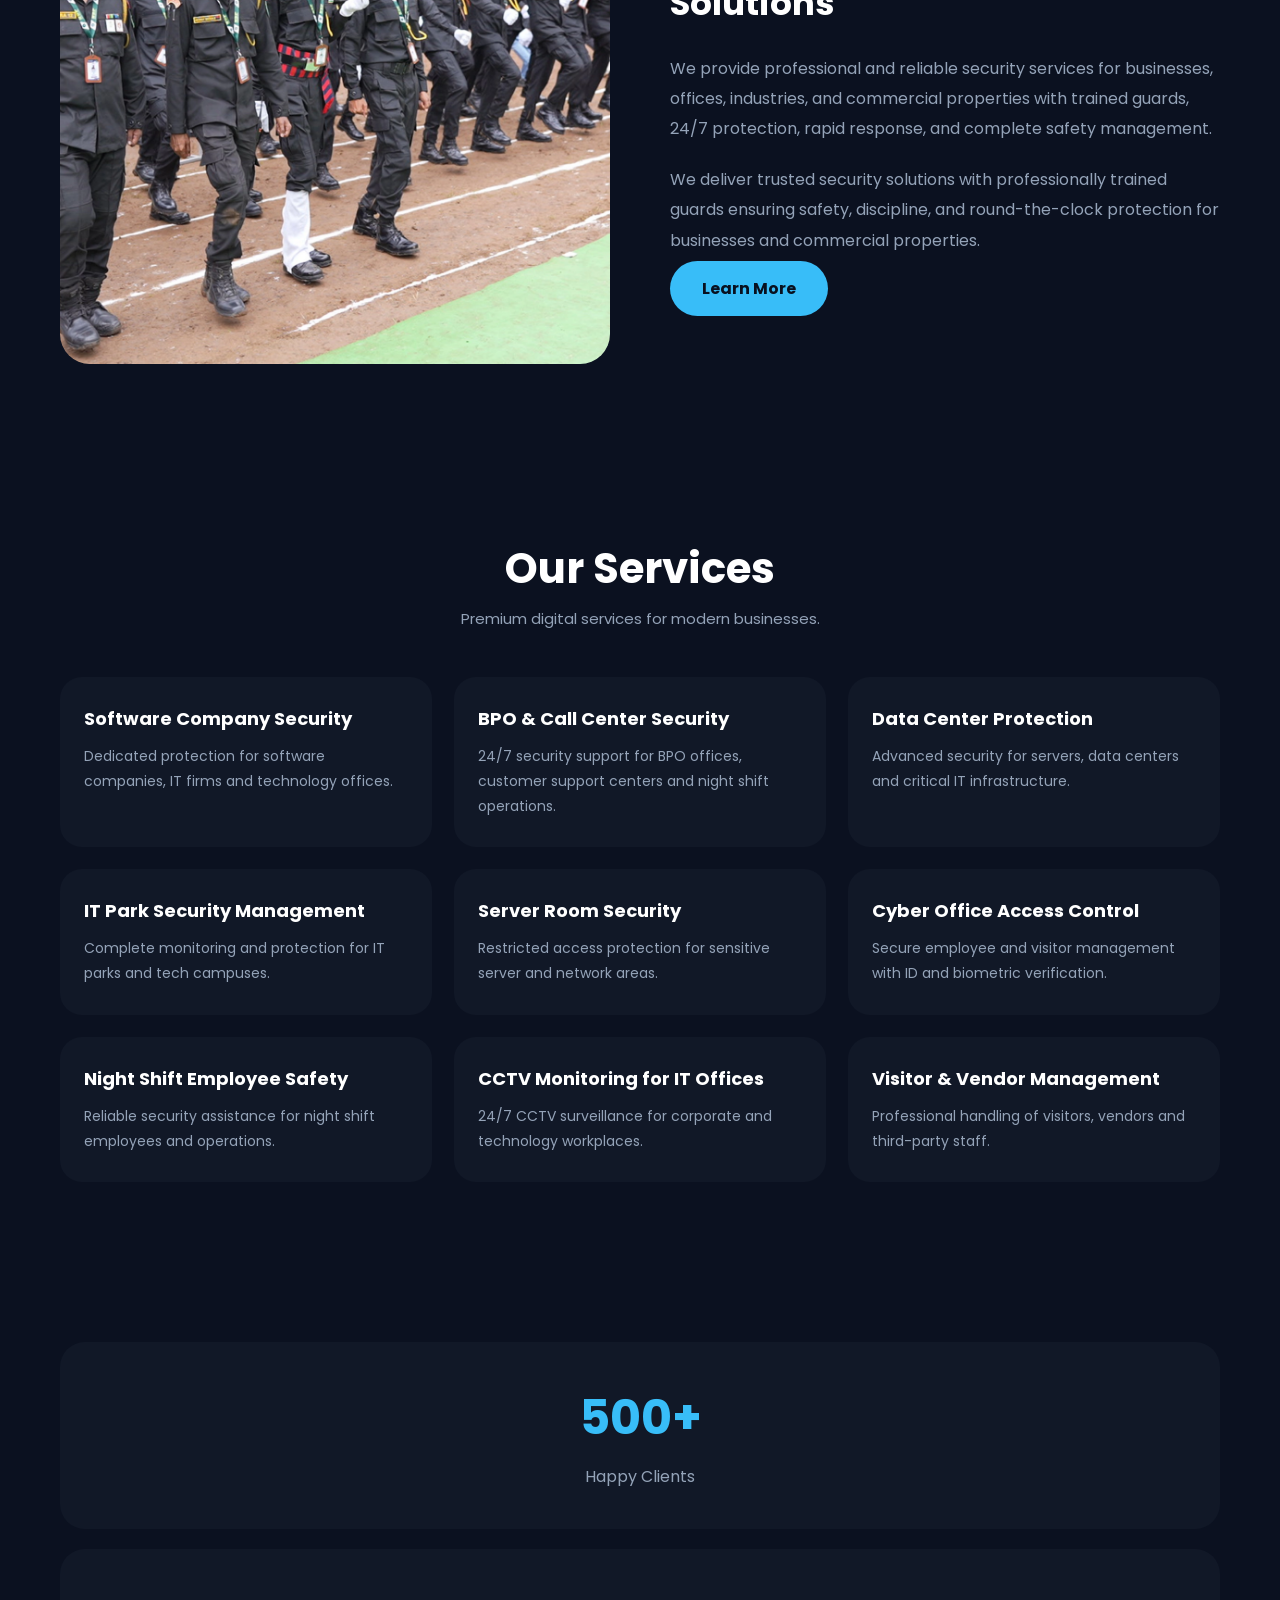
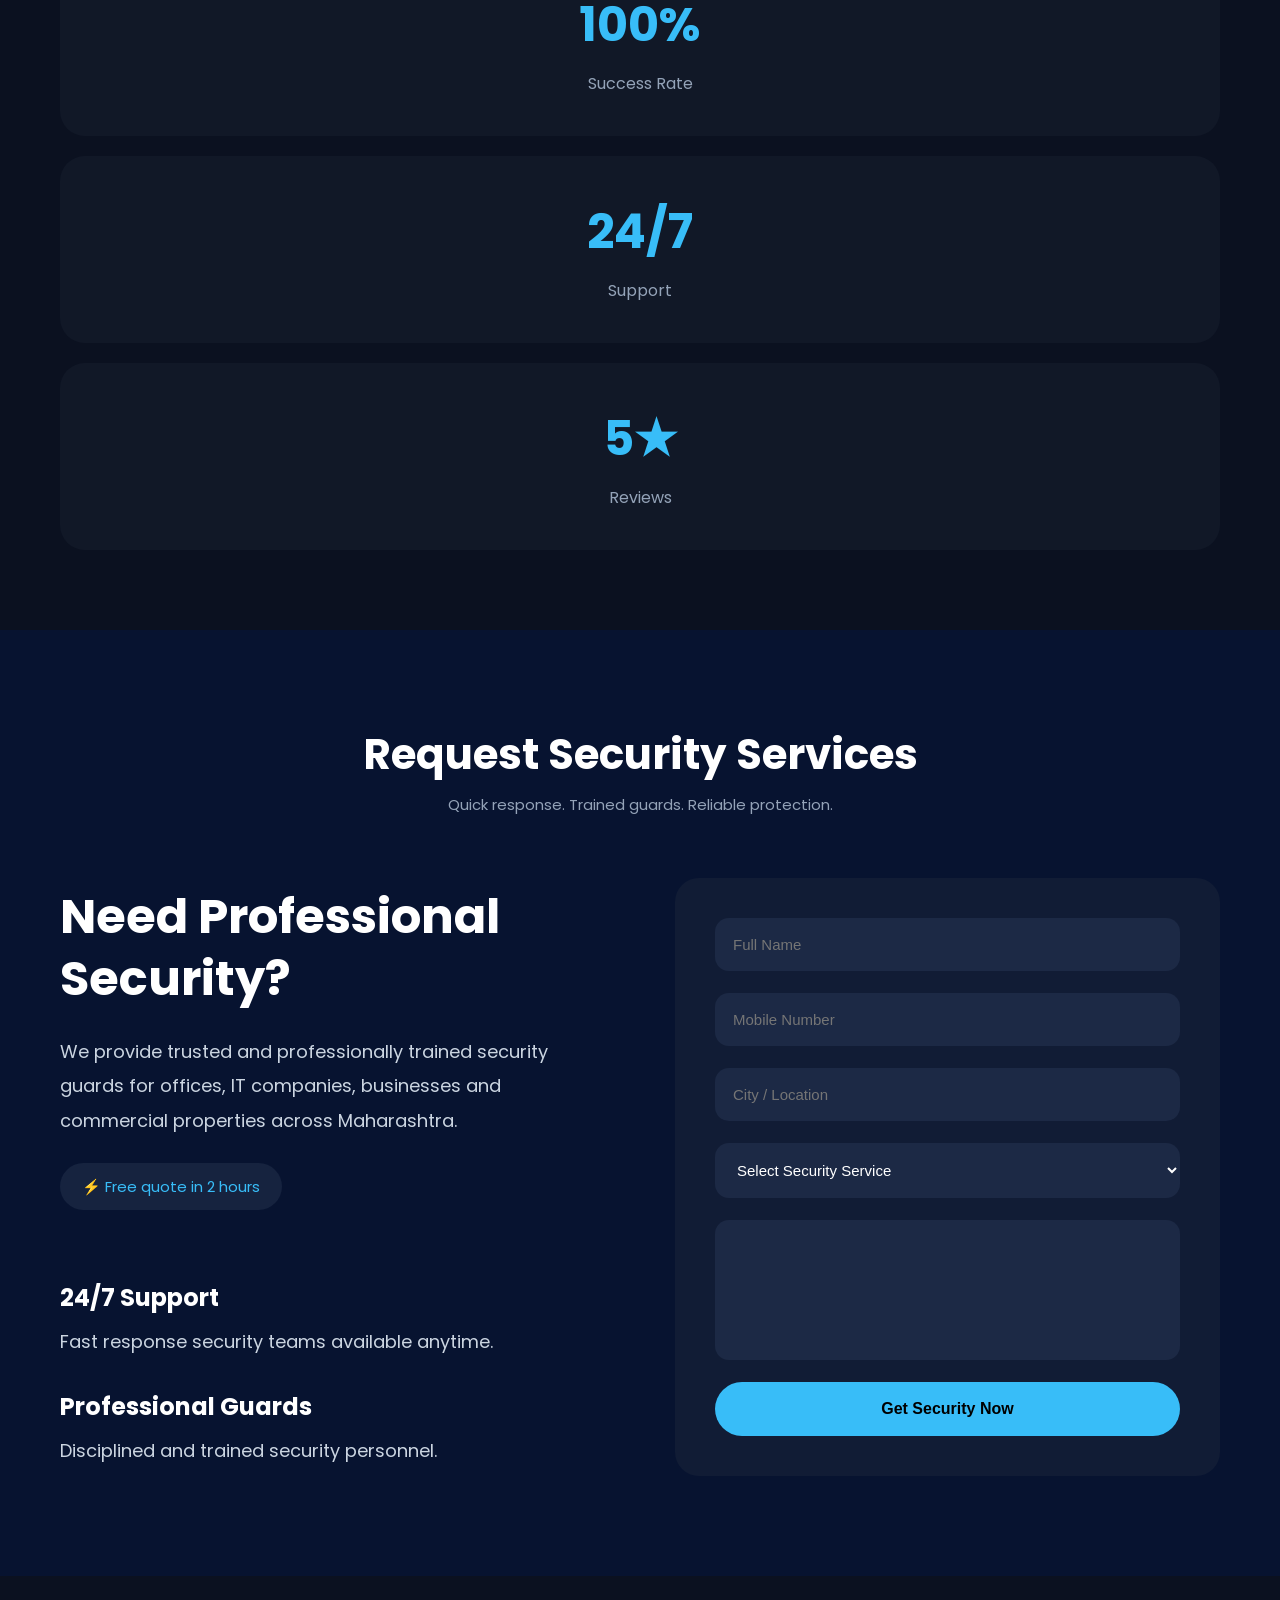
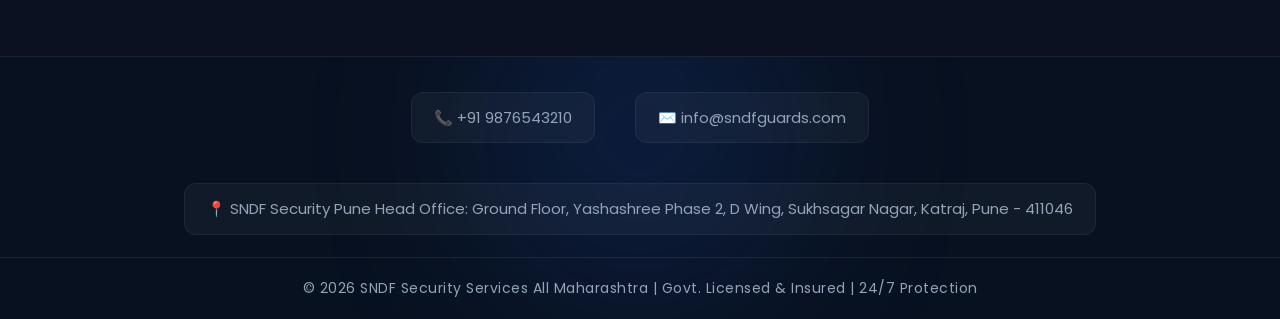
==== commit 684e6498: "css" ====
--- a/index.html
+++ b/index.html
@@ -5,7 +5,8 @@
   <meta charset="UTF-8">
   <meta name="viewport" content="width=device-width, initial-scale=1.0">
 
-  <title>Modern Landing Page</title>
+  <title>SNDF Corporate Security Services</title>
+<link rel="icon" type="image/png" href="images/favicon.ico">
 
   <!-- GOOGLE FONT -->
 
--- a/style.css
+++ b/style.css
@@ -386,6 +386,7 @@
     display:flex;
   }
 
+}
   .feature-grid{
     grid-template-columns:1fr;
   }
@@ -1235,4 +1236,140 @@
     padding-top: 18px;
   }
 
+}
+@media(max-width:768px){
+
+  /* SHOW NAV CONTAINER */
+
+  .nav-links{
+    display: flex !important;
+
+    position: static !important;
+
+    width: auto !important;
+
+    background: transparent !important;
+
+    padding: 0 !important;
+
+    flex-direction: row !important;
+  }
+
+  /* HIDE ALL NAV LINKS */
+
+  .nav-links a{
+    display: none !important;
+  }
+
+  /* SHOW ONLY SEND ENQUIRY BUTTON */
+
+  .nav-links .nav-btn{
+    display: inline-flex !important;
+
+    padding: 10px 16px;
+
+    font-size: 13px;
+
+    border-radius: 30px;
+  }
+
+}
+@media(max-width:768px){
+
+  .nav-wrapper{
+    height: 72px;
+
+    display: flex;
+    align-items: center;
+    justify-content: space-between;
+
+    gap: 10px;
+  }
+
+  /* LOGO */
+
+  .logo{
+    gap: 8px;
+
+    flex: 1;
+
+    min-width: 0;
+  }
+
+  .logo img{
+    width: 38px;
+    height: 38px;
+  }
+
+  .logo h2{
+    font-size: 18px;
+
+    white-space: nowrap;
+  }
+
+  .logo span{
+    font-size: 18px;
+  }
+
+  /* BUTTON */
+
+  .nav-links .nav-btn{
+    padding: 10px 14px !important;
+
+    font-size: 12px;
+
+    border-radius: 30px;
+
+    white-space: nowrap;
+  }
+
+}
+/* HERO DESKTOP SPACING */
+
+.hero-wrapper{
+  display:grid;
+
+  grid-template-columns: 1.05fr 1fr;
+
+  gap: 90px;
+
+  align-items: center;
+}
+
+.hero-content{
+  max-width: 620px;
+}
+
+.hero-content h4{
+  margin-bottom: 22px;
+
+  font-size: 20px;
+
+  line-height: 1.6;
+}
+
+.hero-content h1{
+  font-size: 60px;
+
+  line-height: 1.12;
+
+  margin-bottom: 28px;
+
+  letter-spacing: -1px;
+}
+
+.hero-content p{
+  font-size: 20px;
+
+  line-height: 1.9;
+
+  margin-bottom: 38px;
+
+  max-width: 560px;
+}
+
+.hero-btns{
+  margin-top: 10px;
+
+  gap: 20px;
 }
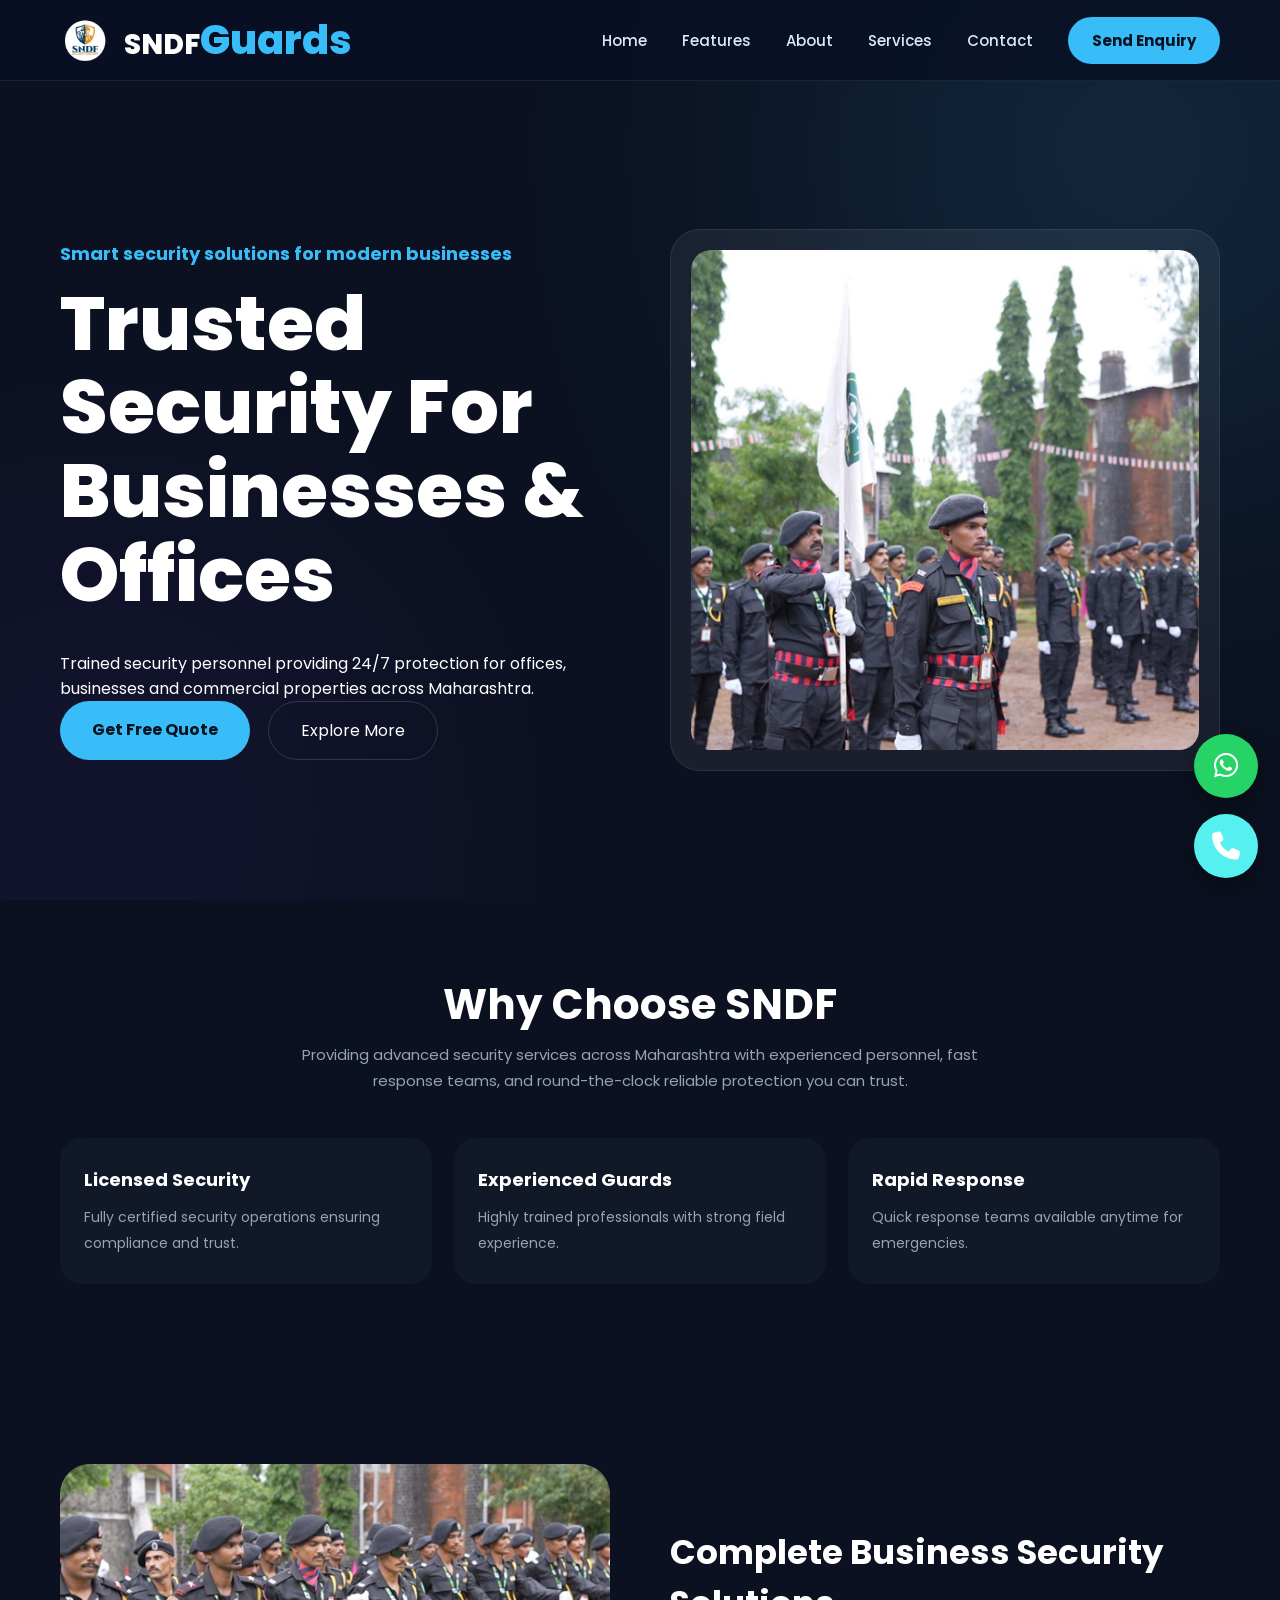
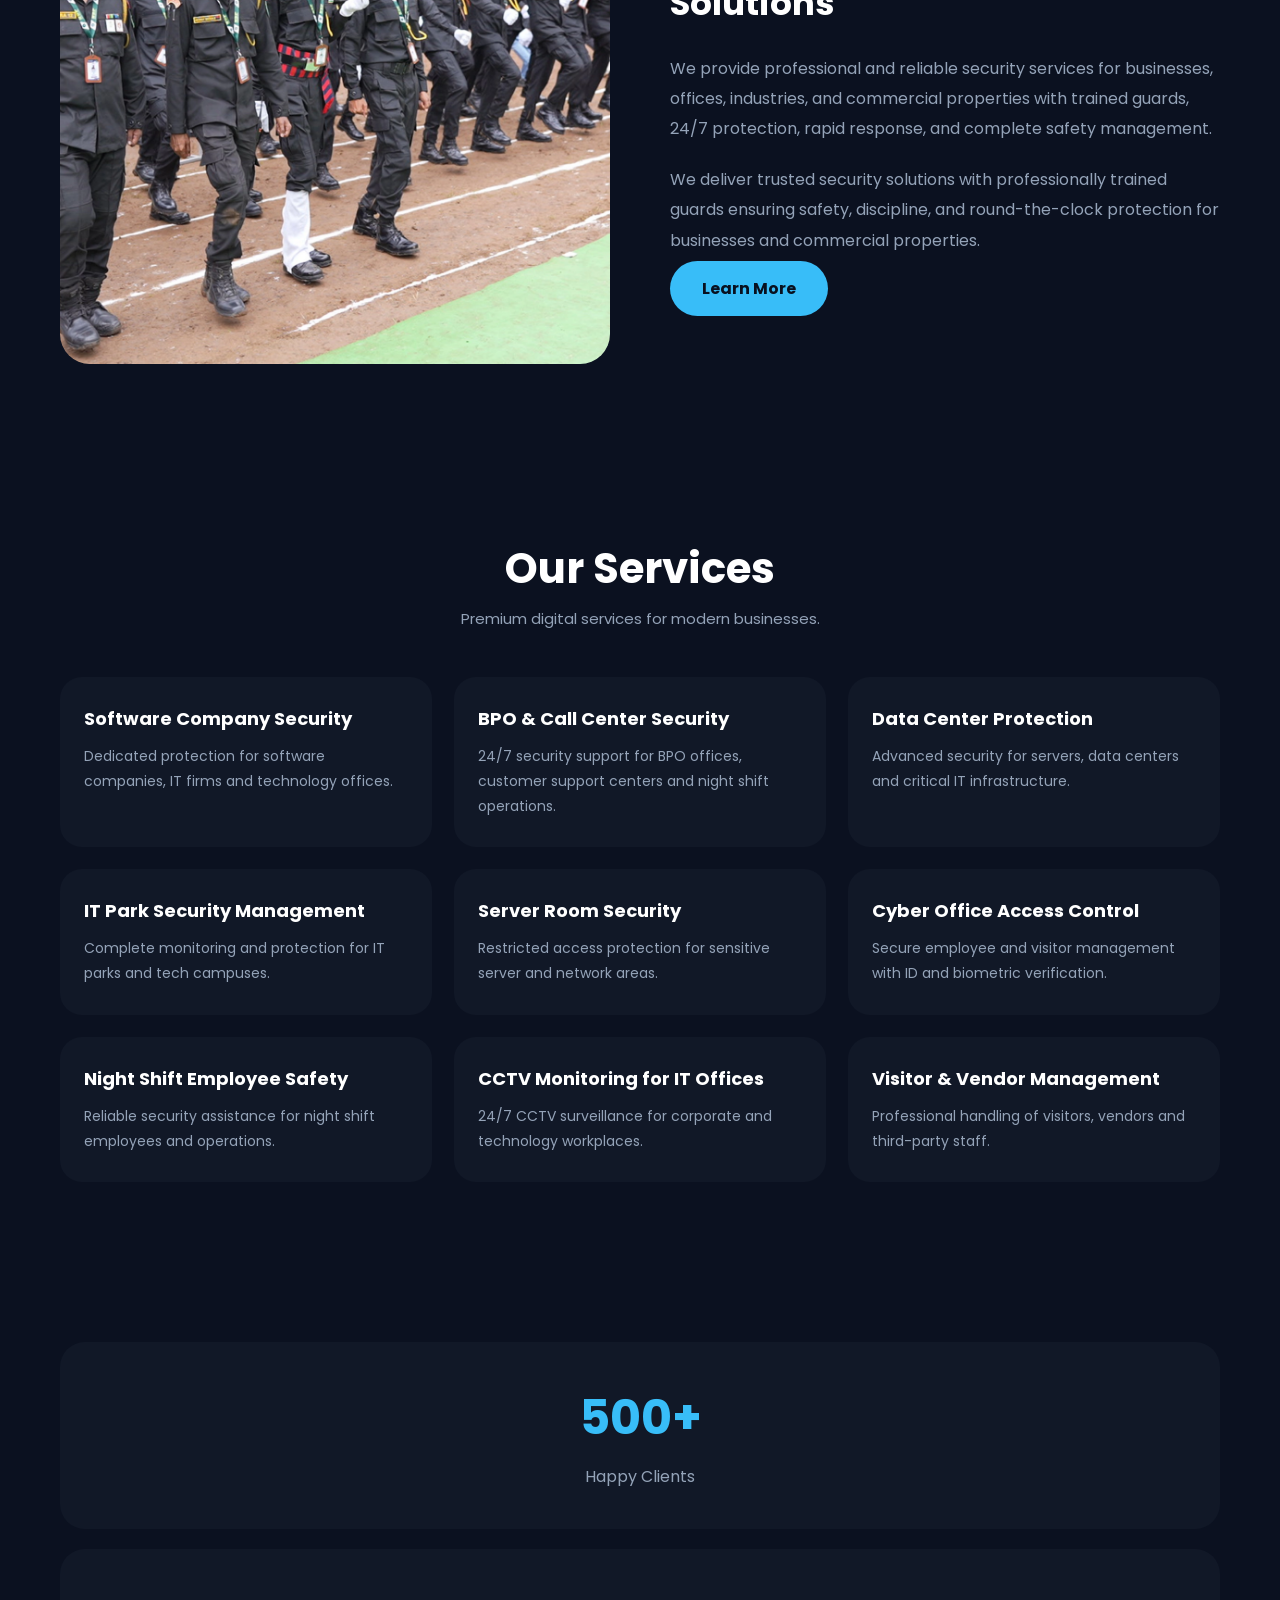
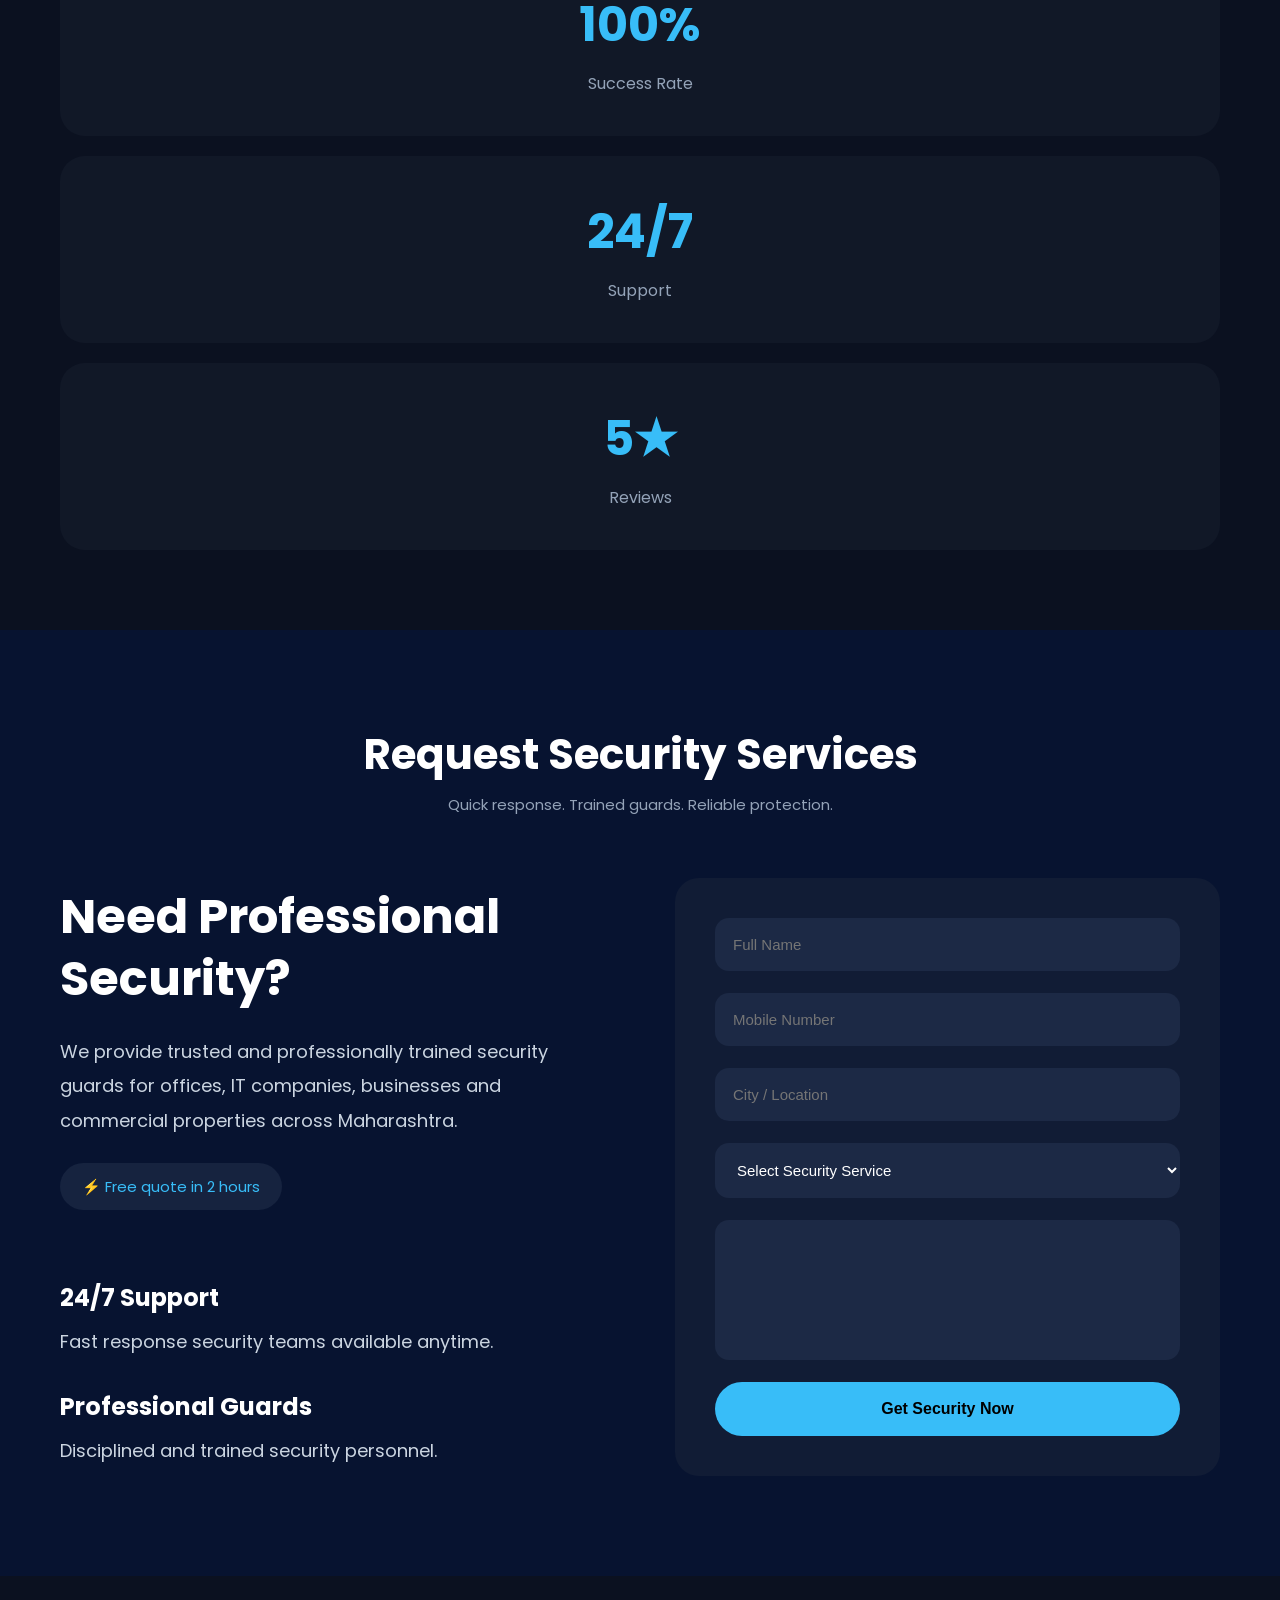
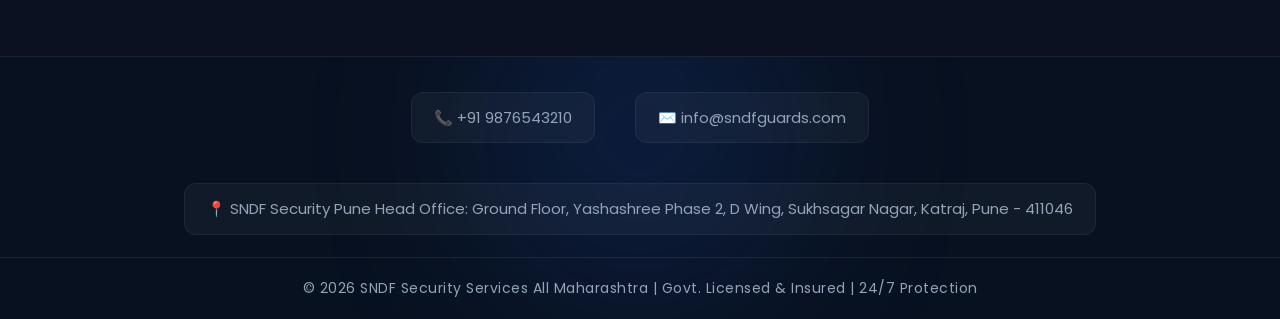
==== commit 4fc1ce11: "mail id" ====
--- a/index.html
+++ b/index.html
@@ -463,7 +463,7 @@
      <form 
   class="contact-form" 
   id="contactForm"
-  action="https://formsubmit.co/YOURMAIL@gmail.com"
+  action="https://formsubmit.co/radhakrushnakaranje@gmail.com"
   method="POST"
 >
 
@@ -658,10 +658,5 @@
 
 </script>
 
-
-
-
-
-
 </body>
 </html>
--- a/style.css
+++ b/style.css
@@ -1324,52 +1324,12 @@
   }
 
 }
-/* HERO DESKTOP SPACING */
-
-.hero-wrapper{
-  display:grid;
-
-  grid-template-columns: 1.05fr 1fr;
-
-  gap: 90px;
-
-  align-items: center;
-}
-
-.hero-content{
-  max-width: 620px;
-}
-
-.hero-content h4{
-  margin-bottom: 22px;
-
-  font-size: 20px;
-
-  line-height: 1.6;
-}
-
-.hero-content h1{
-  font-size: 60px;
-
-  line-height: 1.12;
-
-  margin-bottom: 28px;
-
-  letter-spacing: -1px;
-}
-
-.hero-content p{
-  font-size: 20px;
-
-  line-height: 1.9;
-
-  margin-bottom: 38px;
-
-  max-width: 560px;
-}
-
-.hero-btns{
-  margin-top: 10px;
-
-  gap: 20px;
+@media(min-width:992px){
+
+  .hero-content h1{
+    font-size: 76px;
+
+    line-height: 1.1;
+  }
+
 }
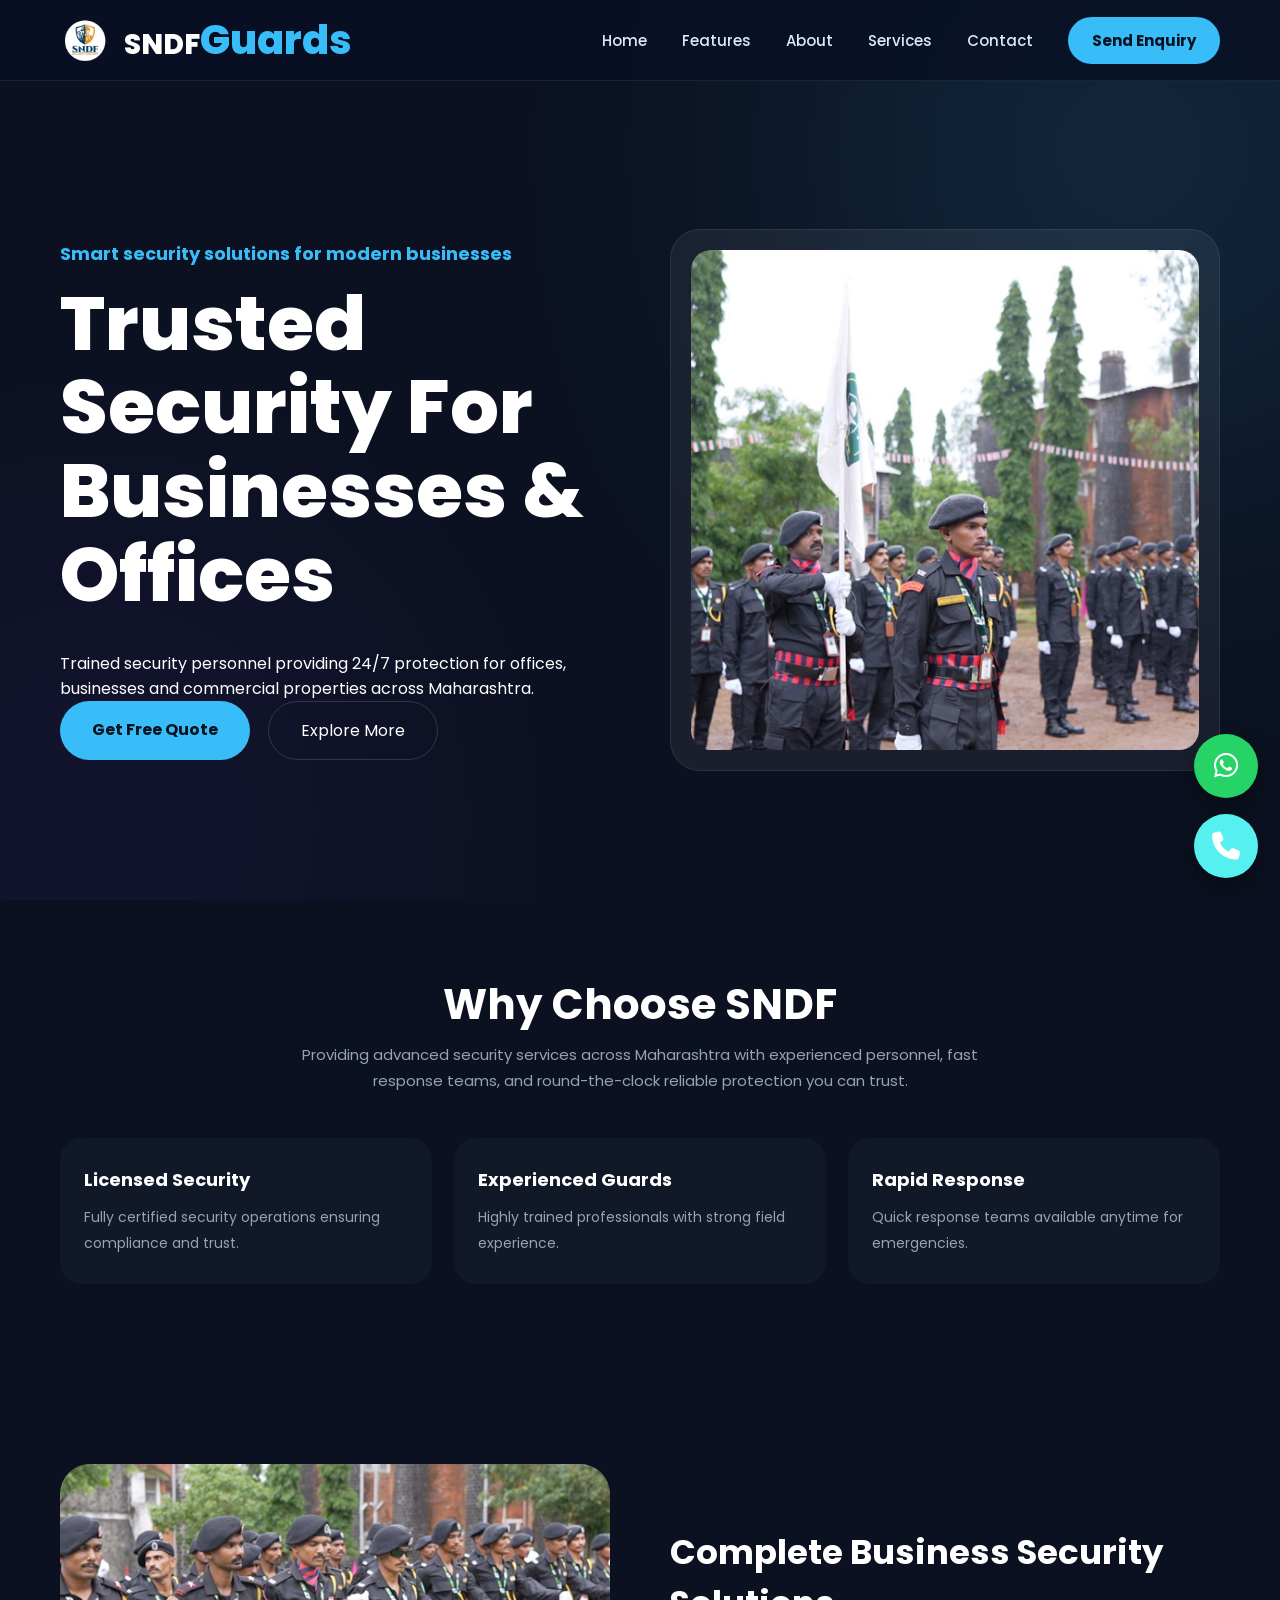
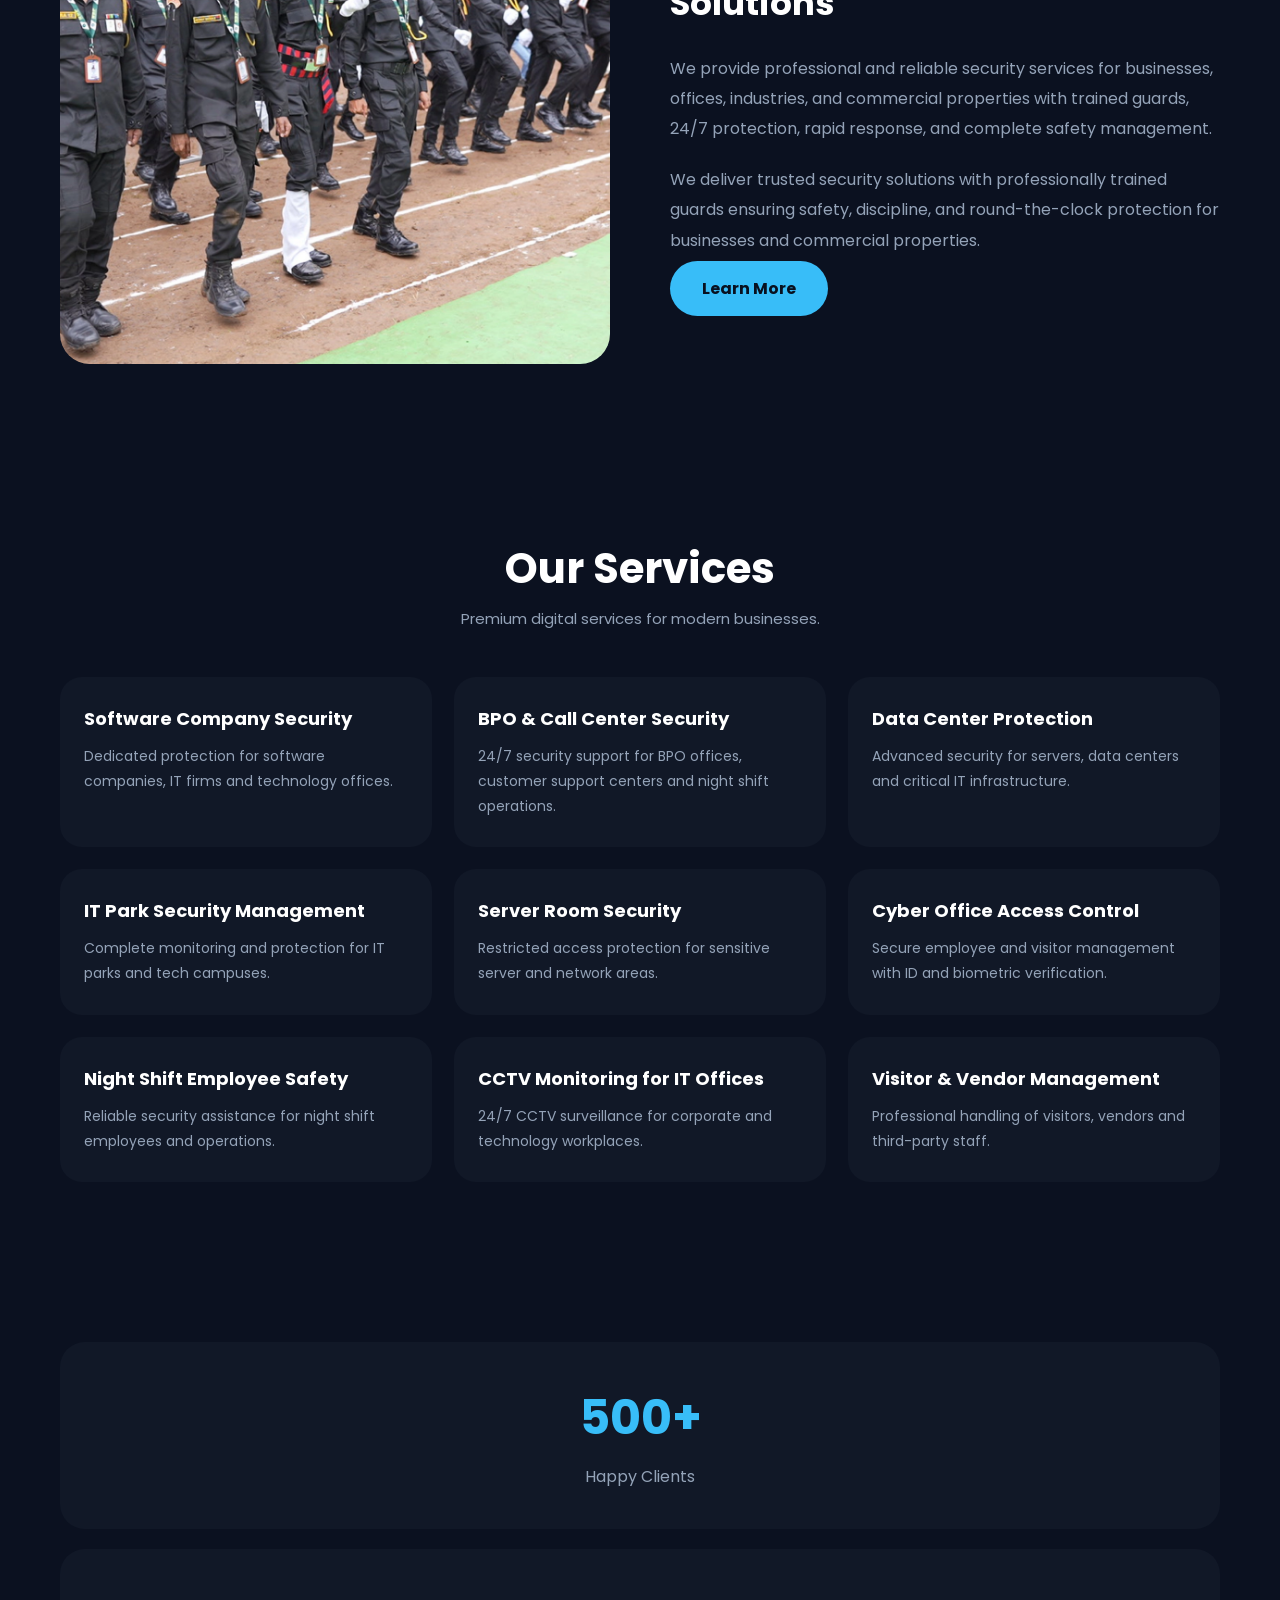
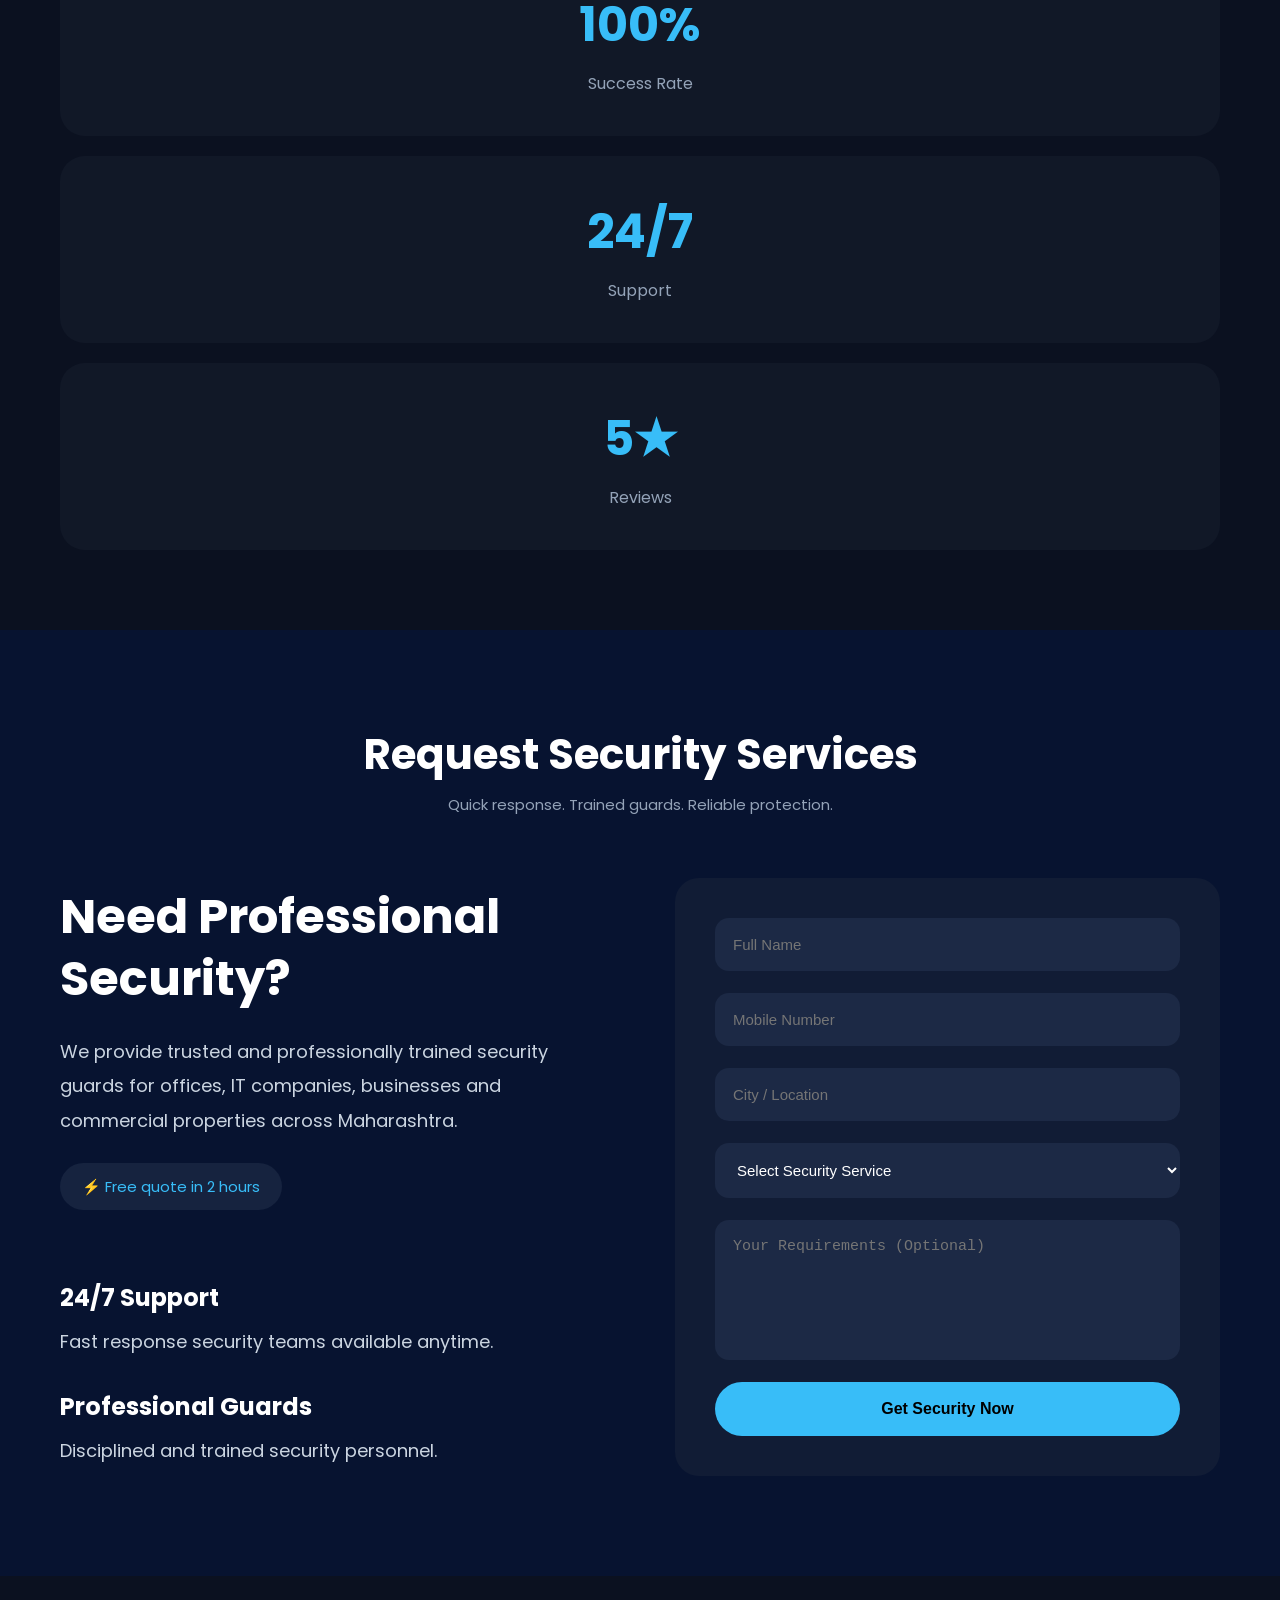
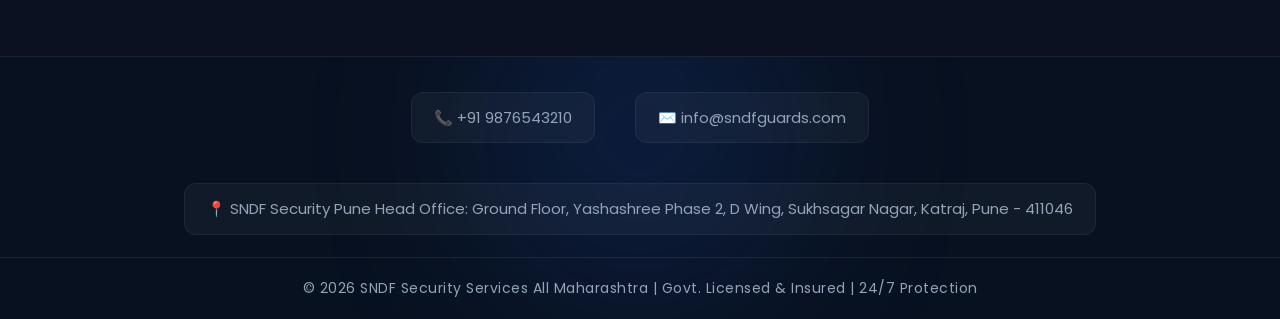
==== commit c5bb1bb5: "html" ====
--- a/index.html
+++ b/index.html
@@ -18,8 +18,6 @@
   <!-- CSS -->
 
   <link rel="stylesheet" href="style.css">
-  
-  
 
 </head>
 
@@ -453,9 +451,6 @@
         </div>
 
       </div>
-
-
-
 
       
       <!-- FORM -->
@@ -510,20 +505,26 @@
     <option value="">Select Security Service</option>
 
     <option>Office Security</option>
-    <option>IT Company Security</option>
-    <option>BPO Security</option>
-    <option>Industrial Security</option>
-    <option>Event Security</option>
-
+<option>IT Company Security</option>
+<option>Corporate Security</option>
+<option>BPO Security</option>
+<option>Industrial Security</option>
+<option>Event Security</option>
+<option>CCTV Monitoring</option>
+<option>Access Control</option>
+<option>Warehouse Security</option>
+<option>Night Shift Security</option>
+<option>Visitor Management</option>
+<option>Data Center Security</option>
+<option>Commercial Security</option>
   </select>
 
   <!-- OPTIONAL -->
   <textarea
-    id="requirements"
-    name="requirements"
-    rows="5"
-    placeholder="Your Requirements (Optional)">
-  </textarea>
+  id="requirements"
+  name="requirements"
+  rows="5"
+  placeholder="Your Requirements (Optional)"></textarea>
 
   <button type="submit" class="primary-btn">
     Get Security Now
@@ -653,10 +654,9 @@
     return;
 
   }
-
 });
 
 </script>
 
 </body>
-</html>+</html>
